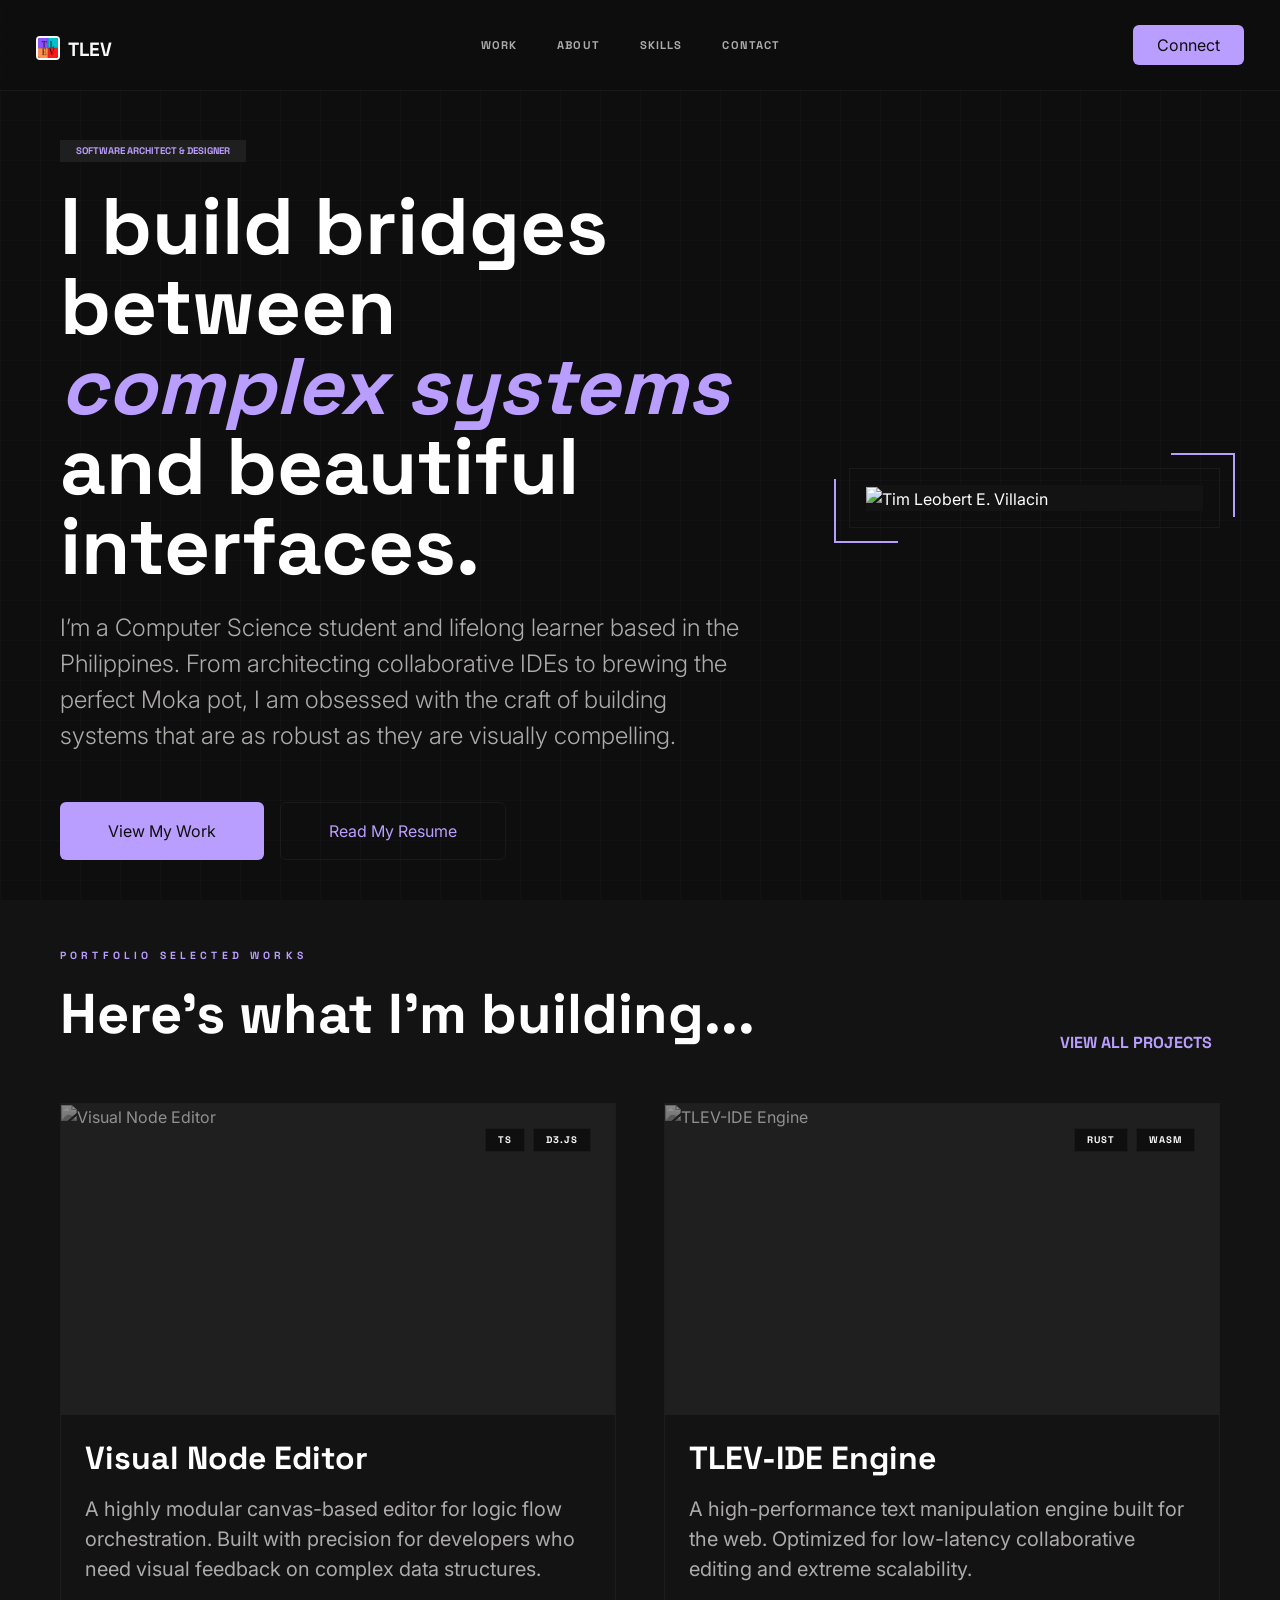
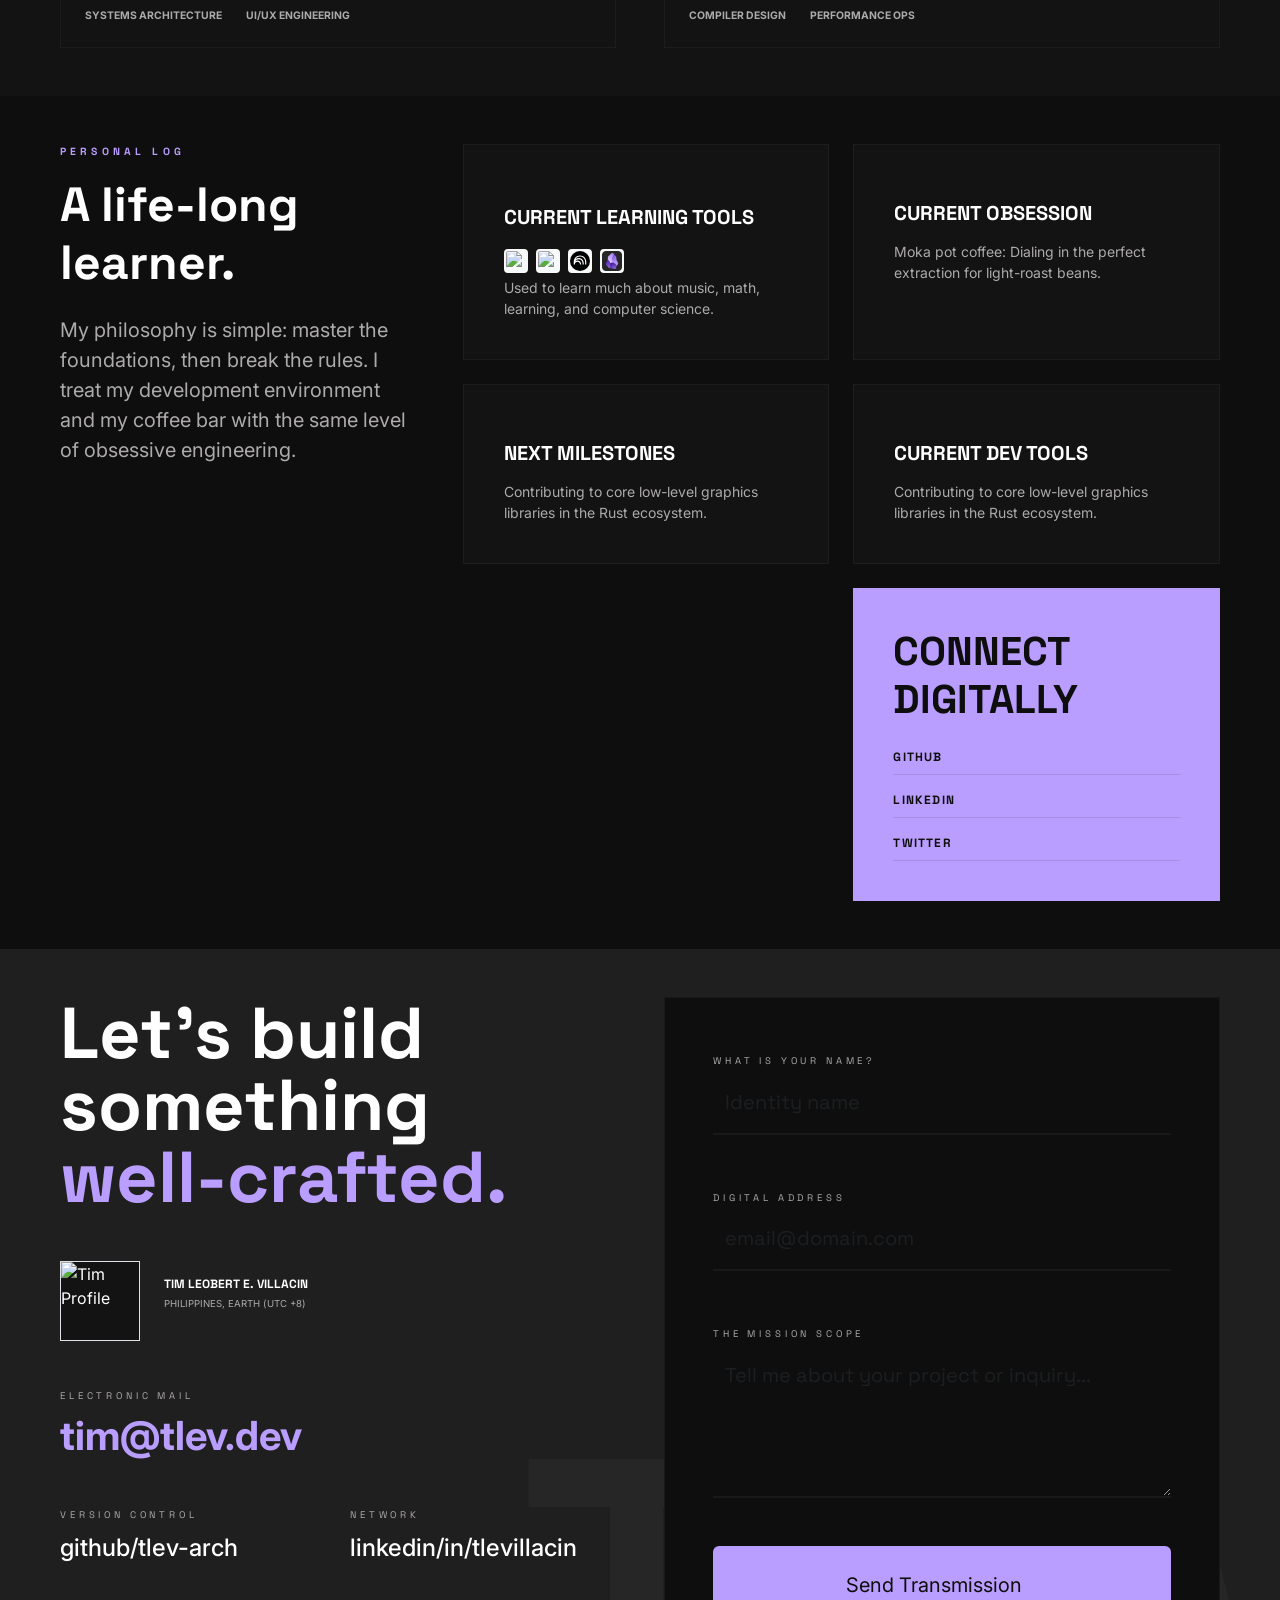
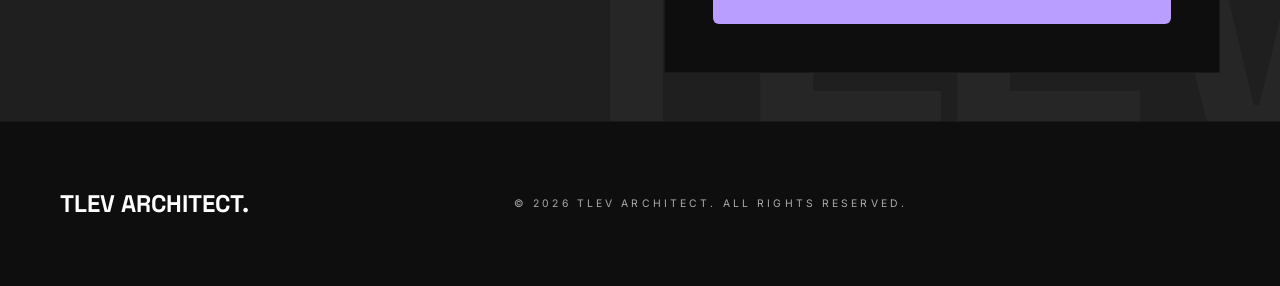
==== index.html @ 9ee09aca "Modified capstone1" ====
<!doctype html>
<html lang="en">
    <head>
        <meta charset="UTF-8" />
        <meta name="viewport" content="width=device-width, initial-scale=1.0" />
        <title>TLEV | Architect of Systems & Interfaces</title>
        <!-- Bootstrap 5.3.3 CSS -->
        <link
            href="https://cdn.jsdelivr.net/npm/bootstrap@5.3.3/dist/css/bootstrap.min.css"
            rel="stylesheet"
        />
        <!-- Custom CSS -->
        <link rel="stylesheet" href="./index.css" />
        <!-- Lucide Icons (via CDN for vanilla) -->
        <script src="https://unpkg.com/lucide@latest"></script>
        <!-- Favicon -->
        <link rel="icon" href="./images/tlev-logo.png" type="image/x-icon" />
    </head>
    <body>
        <!-- Navbar -->
        <nav class="navbar navbar-expand-md navbar-brutal fixed-top px-4 py-3">
            <div class="container-fluid">
                <a
                    class="navbar-brand text-white font-display fw-bold tracking-tighter fs-2"
                    href="#"
                >
                    <div class="logo-container d-inline-block">
                        <img src="./images/tlev-logo.png" alt="Logo" />
                    </div>
                    <h1 class="text-light d-inline-block">TLEV</h1>
                </a>
                <button
                    class="navbar-toggler border-0"
                    type="button"
                    data-bs-toggle="collapse"
                    data-bs-target="#navbarNav"
                >
                    <span class="navbar-toggler-icon"></span>
                </button>
                <div
                    class="collapse navbar-collapse justify-content-center"
                    id="navbarNav"
                >
                    <ul class="navbar-nav gap-lg-4">
                        <li class="nav-item">
                            <a class="nav-link nav-link-brutal" href="#work"
                                >Work</a
                            >
                        </li>
                        <li class="nav-item">
                            <a class="nav-link nav-link-brutal" href="#about"
                                >About</a
                            >
                        </li>
                        <li class="nav-item">
                            <a class="nav-link nav-link-brutal" href="#skills"
                                >Skills</a
                            >
                        </li>
                        <li class="nav-item">
                            <a class="nav-link nav-link-brutal" href="#contact"
                                >Contact</a
                            >
                        </li>
                    </ul>
                </div>
                <button
                    class="btn btn-primary-brutal d-none d-md-block px-4 py-2 fs-6"
                >
                    Connect
                </button>
            </div>
        </nav>

        <main>
            <!-- Hero Section | #landing -->
            <section
                id="landing"
                class="min-vh-100 d-flex align-items-center position-relative overflow-hidden pt-5 px-4 px-md-5"
            >
                <div
                    class="position-absolute inset-0 grid-pattern opacity-50 w-100 h-100"
                ></div>
                <div class="container-fluid mt-5">
                    <div class="row align-items-center gy-5">
                        <div class="col-lg-8">
                            <span
                                class="text-small d-inline-block px-3 py-1 bg-surface-high text-primary font-display fw-bold tracking-widest text-uppercase mb-4"
                            >
                                Software Architect & Designer
                            </span>
                            <h1
                                class="display-1 fw-bold mb-4 tracking-tighter lh-1"
                            >
                                I build bridges between <br />
                                <span class="text-primary fst-italic"
                                    >complex systems</span
                                >
                                <br />
                                and beautiful interfaces.
                            </h1>
                            <p
                                class="text-on-surface-variant fs-4 fw-light mb-5 max-w-2xl lh-base"
                                style="max-width: 700px"
                            >
                                I’m a Computer Science student and lifelong
                                learner based in the Philippines. From
                                architecting collaborative IDEs to brewing the
                                perfect Moka pot, I am obsessed with the craft
                                of building systems that are as robust as they
                                are visually compelling.
                            </p>
                            <div class="d-flex flex-wrap gap-3">
                                <button
                                    class="btn btn-primary-brutal px-5 py-3 fs-6"
                                >
                                    View My Work
                                </button>
                                <button
                                    class="btn btn-outline-brutal px-5 py-3 fs-6"
                                >
                                    Read My Resume
                                </button>
                            </div>
                        </div>
                        <div class="col-lg-4 d-flex justify-content-center">
                            <div
                                class="portrait-container w-100"
                                style="max-width: 400px"
                            >
                                <div class="portrait-corner-tr"></div>
                                <div class="portrait-corner-bl"></div>
                                <div class="bg-surface-low overflow-hidden">
                                    <img
                                        src="https://lh3.googleusercontent.com/aida-public/[base64]"
                                        alt="Tim Leobert E. Villacin"
                                        class="img-fluid w-100 grayscale brightness-90 contrast-125 transition-all duration-700 hover-color"
                                        referrerpolicy="no-referrer"
                                    />
                                </div>
                            </div>
                        </div>
                    </div>
                </div>
            </section>

            <!-- Projects Section -->
            <section id="projects" class="py-5 px-4 px-md-5 bg-surface-low">
                <div class="container-fluid">
                    <div
                        class="d-flex flex-column flex-md-row justify-content-between align-items-end mb-5 gap-4"
                    >
                        <div>
                            <span
                                class="font-display text-primary fw-bold tracking-widest text-uppercase d-block mb-3"
                                style="
                                    font-size: 0.65rem;
                                    letter-spacing: 0.4em;
                                "
                            >
                                Portfolio Selected Works
                            </span>
                            <h2 class="display-4 fw-bold tracking-tighter">
                                Here’s what I’m building...
                            </h2>
                        </div>
                        <a
                            href="#"
                            class="text-decoration-none text-primary font-display fw-bold text-uppercase tracking-widest fs-6 d-flex align-items-center gap-2 group"
                        >
                            View all projects
                            <i
                                data-lucide="arrow-right"
                                class="w-4 h-4 transition-transform"
                            ></i>
                        </a>
                    </div>

                    <div class="row g-5">
                        <!-- Project 1 -->
                        <div class="col-md-6">
                            <div class="project-card p-0">
                                <div
                                    class="project-img-container position-relative"
                                >
                                    <img
                                        src="https://lh3.googleusercontent.com/aida-public/[base64]"
                                        alt="Visual Node Editor"
                                        class="project-img"
                                        referrerpolicy="no-referrer"
                                    />
                                    <div
                                        class="position-absolute top-0 end-0 p-4 d-flex gap-2"
                                    >
                                        <span class="tag">TS</span>
                                        <span class="tag">D3.js</span>
                                    </div>
                                </div>
                                <div class="p-4">
                                    <h3
                                        class="fs-2 mb-3 d-flex justify-content-between align-items-center"
                                    >
                                        Visual Node Editor
                                        <i
                                            data-lucide="external-link"
                                            class="text-primary opacity-0 transition-opacity"
                                        ></i>
                                    </h3>
                                    <p
                                        class="text-on-surface-variant fs-5 mb-4"
                                    >
                                        A highly modular canvas-based editor for
                                        logic flow orchestration. Built with
                                        precision for developers who need visual
                                        feedback on complex data structures.
                                    </p>
                                    <div
                                        class="d-flex gap-4 text-uppercase fw-bold text-on-surface-variant tracking-widest"
                                        style="font-size: 0.65rem"
                                    >
                                        <span>Systems Architecture</span>
                                        <span>UI/UX Engineering</span>
                                    </div>
                                </div>
                            </div>
                        </div>
                        <!-- Project 2 -->
                        <div class="col-md-6">
                            <div class="project-card p-0">
                                <div
                                    class="project-img-container position-relative"
                                >
                                    <img
                                        src="https://lh3.googleusercontent.com/aida-public/[base64]"
                                        alt="TLEV-IDE Engine"
                                        class="project-img"
                                        referrerpolicy="no-referrer"
                                    />
                                    <div
                                        class="position-absolute top-0 end-0 p-4 d-flex gap-2"
                                    >
                                        <span class="tag">Rust</span>
                                        <span class="tag">Wasm</span>
                                    </div>
                                </div>
                                <div class="p-4">
                                    <h3
                                        class="fs-2 mb-3 d-flex justify-content-between align-items-center"
                                    >
                                        TLEV-IDE Engine
                                        <i
                                            data-lucide="external-link"
                                            class="text-primary opacity-0 transition-opacity"
                                        ></i>
                                    </h3>
                                    <p
                                        class="text-on-surface-variant fs-5 mb-4"
                                    >
                                        A high-performance text manipulation
                                        engine built for the web. Optimized for
                                        low-latency collaborative editing and
                                        extreme scalability.
                                    </p>
                                    <div
                                        class="d-flex gap-4 text-uppercase fw-bold text-on-surface-variant tracking-widest"
                                        style="font-size: 0.65rem"
                                    >
                                        <span>Compiler Design</span>
                                        <span>Performance Ops</span>
                                    </div>
                                </div>
                            </div>
                        </div>
                    </div>
                </div>
            </section>

            <!-- About Section | #tools -->
            <section id="tools" class="py-5 px-4 px-md-5">
                <div class="container-fluid">
                    <div class="row g-5">
                        <div class="col-lg-4">
                            <span
                                class="font-display text-primary fw-bold tracking-widest text-uppercase d-block mb-3"
                                style="
                                    font-size: 0.65rem;
                                    letter-spacing: 0.4em;
                                "
                            >
                                Personal Log
                            </span>
                            <h2 class="display-5 fw-bold mb-4 tracking-tighter">
                                A life-long learner.
                            </h2>
                            <p class="text-on-surface-variant fs-5 mb-5">
                                My philosophy is simple: master the foundations,
                                then break the rules. I treat my development
                                environment and my coffee bar with the same
                                level of obsessive engineering.
                            </p>
                            <div class="d-flex gap-4">
                                <i
                                    data-lucide="terminal"
                                    class="text-primary cursor-pointer"
                                ></i>
                                <i
                                    data-lucide="coffee"
                                    class="text-primary cursor-pointer"
                                ></i>
                                <i
                                    data-lucide="layout"
                                    class="text-primary cursor-pointer"
                                ></i>
                            </div>
                        </div>
                        <div class="col-lg-8">
                            <div class="row g-4 justify-content-end">
                                <div class="col-md-6">
                                    <div
                                        class="about-card h-100 d-flex flex-column justify-content-between gap-1"
                                    >
                                        <div class="icon-container">
                                            <i data-lucide="book-open"></i>
                                        </div>
                                        <h4
                                            class="text-uppercase tracking-widest fs-5"
                                        >
                                            Current Learning Tools
                                        </h4>
                                        <span class="logo-container">
                                            <img
                                                src="https://upload.wikimedia.org/wikipedia/commons/thumb/a/aa/Calibre_logo_SVG_version.svg/250px-Calibre_logo_SVG_version.svg.png"
                                                alt="calibre logo"
                                                title="Calibre E-Book Management Software"
                                            />
                                            <img
                                                src="https://cdn.brandfetch.io/idmp1jw9T-/w/400/h/400/theme/dark/icon.jpeg?c=1dxbfHSJFAPEGdCLU4o5B"
                                                alt="affine logo"
                                                title="AFFiNE Knowledge Management Software"
                                            />
                                            <img
                                                src="./images/notebooklm-logo.svg"
                                                alt="notebooklm logo"
                                                title="NotebookLM AI Notebook"
                                            />
                                            <img
                                                src="./images/obsidian-logo.png"
                                                alt="obsidian logo"
                                                title="Obsidian Bi-Directional Markdown Notes"
                                            />
                                        </span>
                                        <p
                                            class="text-on-surface-variant small mb-0"
                                        >
                                            Used to learn much about music,
                                            math, learning, and computer
                                            science.
                                        </p>
                                    </div>
                                </div>
                                <div class="col-md-6">
                                    <div class="about-card h-100">
                                        <div class="icon-container">
                                            <i data-lucide="coffee"></i>
                                        </div>
                                        <h4
                                            class="text-uppercase tracking-widest fs-5 mb-3"
                                        >
                                            Current Obsession
                                        </h4>
                                        <p
                                            class="text-on-surface-variant small mb-0"
                                        >
                                            Moka pot coffee: Dialing in the
                                            perfect extraction for light-roast
                                            beans.
                                        </p>
                                    </div>
                                </div>
                                <div class="col-md-6">
                                    <div class="about-card h-100">
                                        <div class="icon-container">
                                            <i data-lucide="rocket"></i>
                                        </div>
                                        <h4
                                            class="text-uppercase tracking-widest fs-5 mb-3"
                                        >
                                            Next Milestones
                                        </h4>
                                        <p
                                            class="text-on-surface-variant small mb-0"
                                        >
                                            Contributing to core low-level
                                            graphics libraries in the Rust
                                            ecosystem.
                                        </p>
                                    </div>
                                </div>
                                <div class="col-md-6">
                                    <div class="about-card h-100">
                                        <div class="icon-container">
                                            <i data-lucide="wrench"></i>
                                        </div>
                                        <h4
                                            class="text-uppercase tracking-widest fs-5 mb-3"
                                        >
                                            Current Dev Tools
                                        </h4>
                                        <p
                                            class="text-on-surface-variant small mb-0"
                                        >
                                            Contributing to core low-level
                                            graphics libraries in the Rust
                                            ecosystem.
                                        </p>
                                    </div>
                                </div>
                                <div class="col-md-6">
                                    <div class="connect-card">
                                        <h4
                                            class="display-6 fw-bold text-uppercase tracking-widest mb-4"
                                        >
                                            Connect <br />
                                            Digitally
                                        </h4>
                                        <div class="d-flex flex-column gap-3">
                                            <a href="#" class="connect-link"
                                                >Github
                                                <i
                                                    data-lucide="arrow-up-right"
                                                    class="w-4 h-4"
                                                ></i
                                            ></a>
                                            <a href="#" class="connect-link"
                                                >LinkedIn
                                                <i
                                                    data-lucide="arrow-up-right"
                                                    class="w-4 h-4"
                                                ></i
                                            ></a>
                                            <a href="#" class="connect-link"
                                                >Twitter
                                                <i
                                                    data-lucide="arrow-up-right"
                                                    class="w-4 h-4"
                                                ></i
                                            ></a>
                                        </div>
                                    </div>
                                </div>
                            </div>
                        </div>
                    </div>
                </div>
            </section>

            <!-- Contact Section -->
            <section
                id="contact"
                class="py-5 px-4 px-md-5 bg-surface-high position-relative overflow-hidden"
            >
                <div class="bg-text-tlev">TLEV</div>
                <div class="container-fluid position-relative z-1">
                    <div class="row g-5">
                        <div class="col-lg-6">
                            <h2
                                class="display-2 fw-bold mb-5 tracking-tighter lh-1"
                            >
                                Let’s build something <br />
                                <span class="text-primary">well-crafted.</span>
                            </h2>

                            <div class="d-flex align-items-center gap-4 mb-5">
                                <div
                                    class="bg-surface-low border border-outline-variant overflow-hidden"
                                    style="width: 80px; height: 80px"
                                >
                                    <img
                                        src="https://lh3.googleusercontent.com/aida-public/[base64]"
                                        alt="Tim Profile"
                                        class="img-fluid w-100 grayscale"
                                        referrerpolicy="no-referrer"
                                    />
                                </div>
                                <div>
                                    <p
                                        class="font-display fw-bold text-uppercase tracking-widest mb-1"
                                        style="font-size: 0.75rem"
                                    >
                                        Tim Leobert E. Villacin
                                    </p>
                                    <p
                                        class="text-on-surface-variant text-uppercase tracking-widest"
                                        style="font-size: 0.6rem"
                                    >
                                        Philippines, Earth (UTC +8)
                                    </p>
                                </div>
                            </div>

                            <div class="row gy-5">
                                <div class="col-12">
                                    <p class="form-label-brutal mb-2">
                                        Electronic Mail
                                    </p>
                                    <p
                                        class="display-6 fw-bold text-primary mb-0"
                                    >
                                        tim@tlev.dev
                                    </p>
                                </div>
                                <div class="col-sm-6">
                                    <p class="form-label-brutal mb-2">
                                        Version Control
                                    </p>
                                    <p class="fs-4 fw-medium mb-0">
                                        github/tlev-arch
                                    </p>
                                </div>
                                <div class="col-sm-6">
                                    <p class="form-label-brutal mb-2">
                                        Network
                                    </p>
                                    <p class="fs-4 fw-medium mb-0">
                                        linkedin/in/tlevillacin
                                    </p>
                                </div>
                            </div>
                        </div>
                        <div class="col-lg-6">
                            <div class="contact-form-container">
                                <form action="#" onsubmit="return false;">
                                    <div class="mb-5">
                                        <label class="form-label-brutal"
                                            >What is your name?</label
                                        >
                                        <input
                                            type="text"
                                            class="form-control form-control-brutal"
                                            placeholder="Identity name"
                                        />
                                    </div>
                                    <div class="mb-5">
                                        <label class="form-label-brutal"
                                            >Digital Address</label
                                        >
                                        <input
                                            type="email"
                                            class="form-control form-control-brutal"
                                            placeholder="email@domain.com"
                                        />
                                    </div>
                                    <div class="mb-5">
                                        <label class="form-label-brutal"
                                            >The Mission Scope</label
                                        >
                                        <textarea
                                            class="form-control form-control-brutal"
                                            rows="4"
                                            placeholder="Tell me about your project or inquiry..."
                                        ></textarea>
                                    </div>
                                    <button
                                        type="submit"
                                        class="btn btn-primary-brutal w-100 py-4 fs-5 d-flex align-items-center justify-content-center gap-3"
                                    >
                                        Send Transmission
                                        <i
                                            data-lucide="send"
                                            class="w-5 h-5"
                                        ></i>
                                    </button>
                                </form>
                            </div>
                        </div>
                    </div>
                </div>
            </section>
        </main>

        <!-- Footer -->
        <footer class="footer-brutal px-4 px-md-5">
            <div class="container-fluid">
                <div
                    class="d-flex flex-column flex-md-row justify-content-between align-items-center gap-4"
                >
                    <div class="fs-4 fw-bold font-display tracking-tighter">
                        TLEV ARCHITECT.
                    </div>
                    <div
                        class="text-on-surface-variant text-uppercase tracking-widest text-center"
                        style="font-size: 0.65rem; letter-spacing: 0.3em"
                    >
                        © 2026 TLEV ARCHITECT. ALL RIGHTS RESERVED.
                    </div>
                    <div class="d-flex gap-4">
                        <a
                            href="#"
                            class="text-on-surface-variant text-decoration-none hover-primary"
                            ><i data-lucide="github" class="w-5 h-5"></i
                        ></a>
                        <a
                            href="#"
                            class="text-on-surface-variant text-decoration-none hover-primary"
                            ><i data-lucide="linkedin" class="w-5 h-5"></i
                        ></a>
                        <a
                            href="#"
                            class="text-on-surface-variant text-decoration-none hover-primary"
                            ><i data-lucide="twitter" class="w-5 h-5"></i
                        ></a>
                    </div>
                </div>
            </div>
        </footer>

        <!-- Bootstrap Bundle with Popper -->
        <script src="https://cdn.jsdelivr.net/npm/bootstrap@5.3.3/dist/js/bootstrap.bundle.min.js"></script>
        <!-- Initialize Lucide Icons -->
        <script>
            lucide.createIcons();
        </script>
    </body>
</html>
---- index.css ----
@import url("https://fonts.googleapis.com/css2?family=Inter:wght@300;400;500;600&family=Space+Grotesk:wght@300;400;500;600;700&display=swap");

:root {
    --background: #0e0e0e;
    --primary: #ba9eff;
    --primary-dim: #8455ef;
    --surface-low: #131313;
    --surface-high: #201f1f;
    --on-surface: #ffffff;
    --on-surface-variant: #adaaaa;
    --outline-variant: rgba(73, 72, 71, 0.2);
    --font-sans: "Inter", sans-serif;
    --font-display: "Space Grotesk", sans-serif;
}

body {
    background-color: var(--background);
    color: var(--on-surface);
    font-family: var(--font-sans);
    margin: 0;
    overflow-x: hidden;
}

h1,
h2,
h3,
h4,
h5,
h6,
.font-display {
    font-family: var(--font-display);
    font-weight: 700;
}

.text-primary {
    color: var(--primary) !important;
}
.bg-primary {
    background-color: var(--primary) !important;
}
.bg-surface-low {
    background-color: var(--surface-low) !important;
}
.bg-surface-high {
    background-color: var(--surface-high) !important;
}
.text-on-surface-variant {
    color: var(--on-surface-variant) !important;
}

.grid-pattern {
    background-size: 40px 40px;
    background-image:
        linear-gradient(
            to right,
            rgba(186, 158, 255, 0.05) 1px,
            transparent 1px
        ),
        linear-gradient(
            to bottom,
            rgba(186, 158, 255, 0.05) 1px,
            transparent 1px
        );
}

.btn-brutal {
    border-radius: 0;
    font-family: var(--font-display);
    font-weight: 700;
    text-transform: uppercase;
    letter-spacing: 0.1em;
    padding: 1rem 2rem;
    transition: all 0.3s ease;
}

.btn-primary-brutal {
    background-color: var(--primary);
    color: var(--background);
    border: none;
}

.btn-primary-brutal:hover {
    background-color: var(--primary-dim);
    color: var(--background);
}

.btn-outline-brutal {
    background-color: transparent;
    color: var(--primary);
    border: 1px solid var(--outline-variant);
}

.btn-outline-brutal:hover {
    background-color: var(--surface-high);
    color: var(--primary);
}

.navbar-brutal {
    background-color: rgba(14, 14, 14, 0.8);
    backdrop-filter: blur(20px);
    border-bottom: 1px solid var(--outline-variant);
}

.nav-link-brutal {
    font-family: var(--font-display);
    font-weight: 700;
    text-transform: uppercase;
    letter-spacing: 0.1em;
    font-size: 0.7rem;
    color: var(--on-surface-variant) !important;
    transition: color 0.3s ease;
}

.nav-link-brutal:hover {
    color: var(--primary) !important;
}

.project-card {
    background-color: var(--surface-low);
    border: 1px solid var(--outline-variant);
    transition: all 0.3s ease;
    cursor: pointer;
}

.project-card:hover {
    border-color: rgba(186, 158, 255, 0.5);
}

.project-img-container {
    aspect-ratio: 16/9;
    overflow: hidden;
    background-color: var(--surface-high);
}

.project-img {
    width: 100%;
    height: 100%;
    object-fit: cover;
    filter: grayscale(100%);
    opacity: 0.5;
    transition: all 0.7s ease;
}

.project-card:hover .project-img {
    filter: grayscale(0%);
    opacity: 1;
    transform: scale(1.05);
}

.tag {
    padding: 0.25rem 0.75rem;
    background-color: rgba(14, 14, 14, 0.9);
    backdrop-filter: blur(10px);
    font-size: 0.6rem;
    font-family: var(--font-display);
    font-weight: 700;
    text-transform: uppercase;
    letter-spacing: 0.1em;
    border: 1px solid var(--outline-variant);
}

.about-card {
    padding: 2.5rem;
    background-color: var(--surface-low);
    border: 1px solid var(--outline-variant);
    transition: all 0.3s ease;

    & > h4 {
        margin-block: 1rem;
    }
}

.about-card:hover {
    border-color: rgba(186, 158, 255, 0.5);
}

.about-card:hover .icon-container {
    transform: scale(1.1);
}

.icon-container {
    color: var(--primary);
    transition: transform 0.3s ease;

    & > i {
        width: 32px;
        height: 32px;
    }
}

.logo-container {
    display: inline-flex;
    align-items: center;
    justify-content: start;
    gap: 0.5rem;

    & img {
        width: 24px;
        height: 24px;
        background-color: var(--bs-light, #f8f9fa);
        border: 2px solid var(--bs-light, #f8f9fa);
        border-radius: var(--bs-border-radius-sm, 0.25rem);
    }
}

.connect-card {
    background-color: var(--primary);
    color: var(--background);
    padding: 2.5rem;
    height: 100%;
    display: flex;
    flex-direction: column;
    justify-content: space-between;
}

.connect-link {
    display: flex;
    justify-content: space-between;
    align-items: center;
    color: var(--background);
    text-decoration: none;
    font-family: var(--font-display);
    font-weight: 700;
    text-transform: uppercase;
    font-size: 0.75rem;
    letter-spacing: 0.1em;
    border-bottom: 1px solid rgba(0, 0, 0, 0.1);
    padding-bottom: 0.5rem;
    transition: border-color 0.3s ease;
}

.connect-link:hover {
    border-color: var(--background);
    color: var(--background);
}

.contact-form-container {
    background-color: var(--background);
    padding: 3rem;
    border: 1px solid var(--outline-variant);
}

.form-control-brutal {
    background-color: transparent;
    border: none;
    border-bottom: 2px solid var(--outline-variant);
    border-radius: 0;
    color: var(--on-surface);
    font-family: var(--font-display);
    font-size: 1.25rem;
    padding-bottom: 1rem;
    transition: border-color 0.3s ease;
}

.form-control-brutal:focus {
    background-color: transparent;
    box-shadow: none;
    border-color: var(--primary);
    color: var(--on-surface);
}

.form-label-brutal {
    font-family: var(--font-display);
    font-size: 0.6rem;
    text-transform: uppercase;
    letter-spacing: 0.4em;
    color: var(--on-surface-variant);
    margin-bottom: 0.75rem;
}

.footer-brutal {
    border-top: 1px solid var(--outline-variant);
    padding: 4rem 0;
}

/* Custom scrollbar */
::-webkit-scrollbar {
    width: 8px;
}
::-webkit-scrollbar-track {
    background: var(--background);
}
::-webkit-scrollbar-thumb {
    background: var(--surface-high);
    border: 2px solid var(--background);
}
::-webkit-scrollbar-thumb:hover {
    background: var(--primary);
}

.portrait-container {
    position: relative;
    border: 1px solid var(--outline-variant);
    padding: 1rem;
}

.portrait-corner-tr {
    position: absolute;
    top: -1rem;
    right: -1rem;
    width: 4rem;
    height: 4rem;
    border-top: 2px solid var(--primary);
    border-right: 2px solid var(--primary);
}

.portrait-corner-bl {
    position: absolute;
    bottom: -1rem;
    left: -1rem;
    width: 4rem;
    height: 4rem;
    border-bottom: 2px solid var(--primary);
    border-left: 2px solid var(--primary);
}

.bg-text-tlev {
    position: absolute;
    bottom: -5rem;
    right: -5rem;
    font-size: 25rem;
    font-family: var(--font-display);
    font-weight: 700;
    line-height: 1;
    letter-spacing: -0.05em;
    opacity: 0.03;
    pointer-events: none;
    user-select: none;
}

#landing > div:first-child {
    top: 0;
    left: 0;
    z-index: -1;
}

.text-small {
    font-size: 0.6rem;
}

h1 {
    font-size: 1.2rem;
}
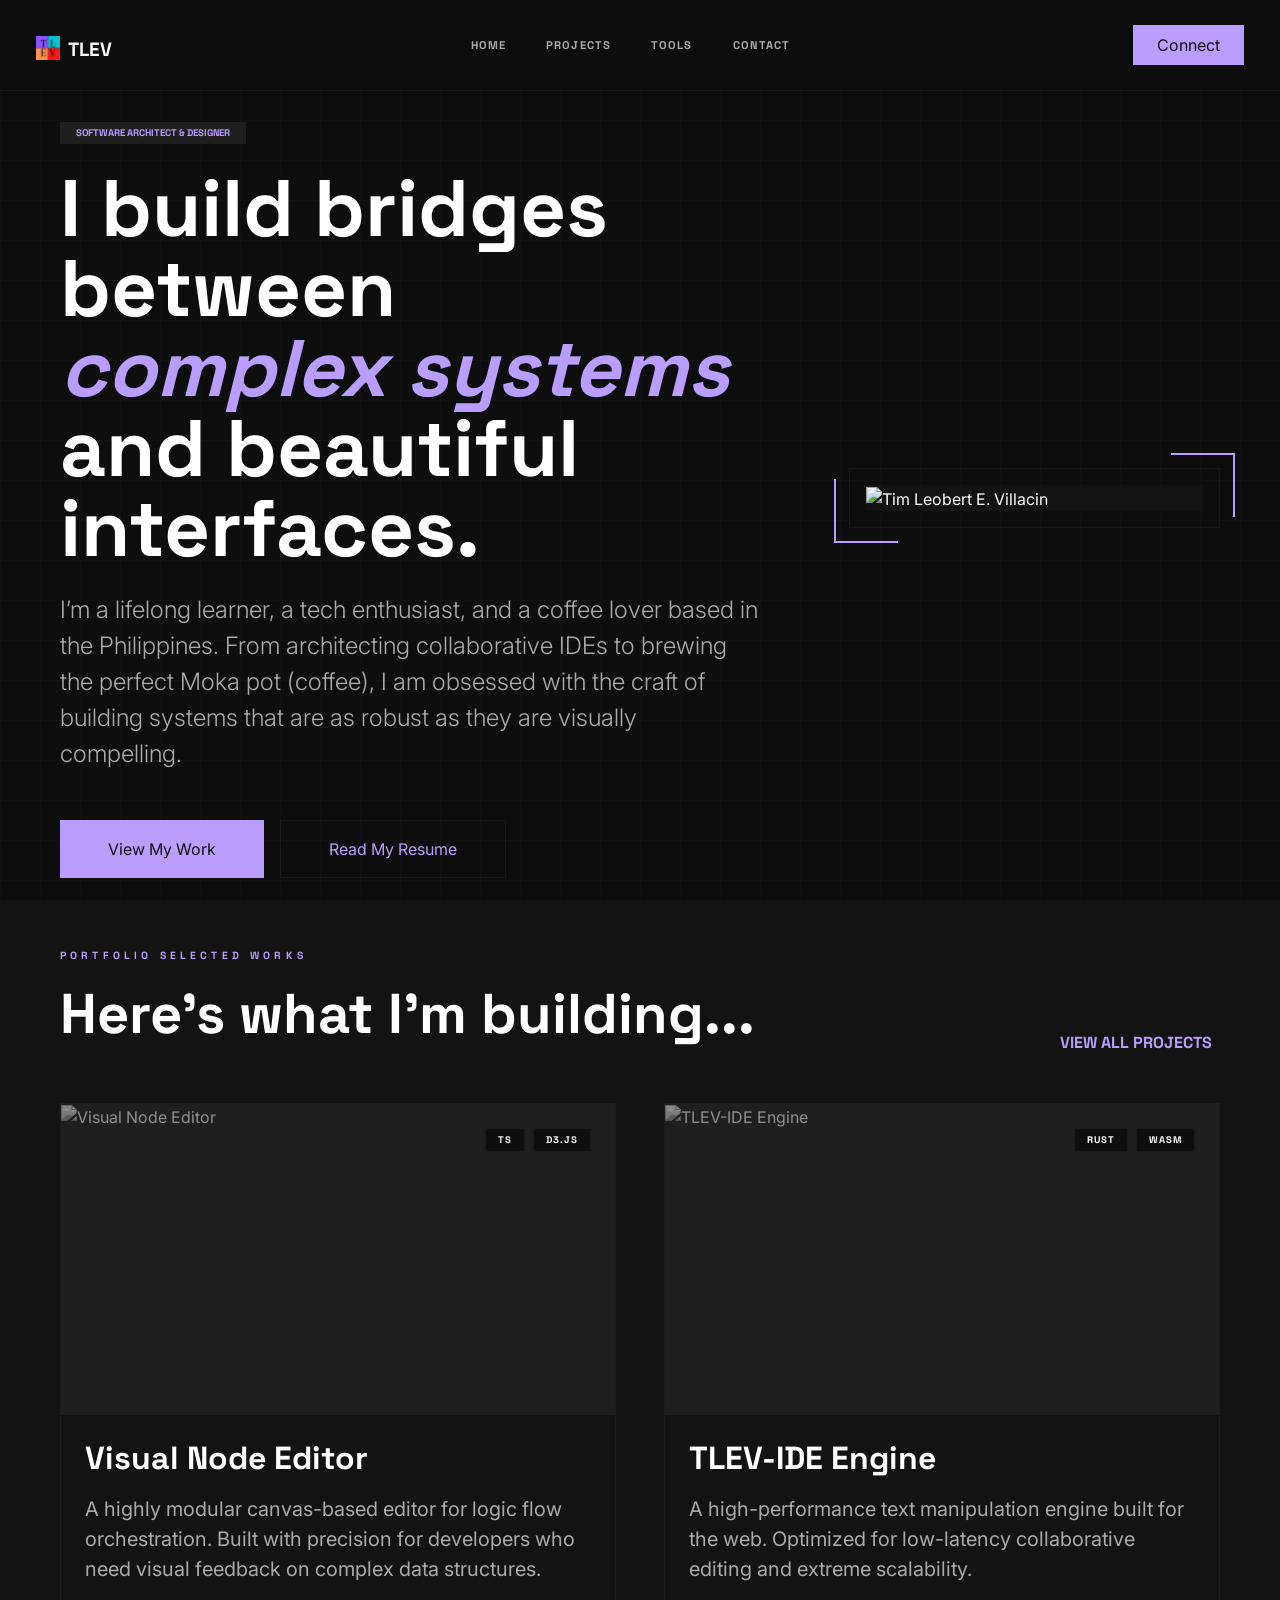
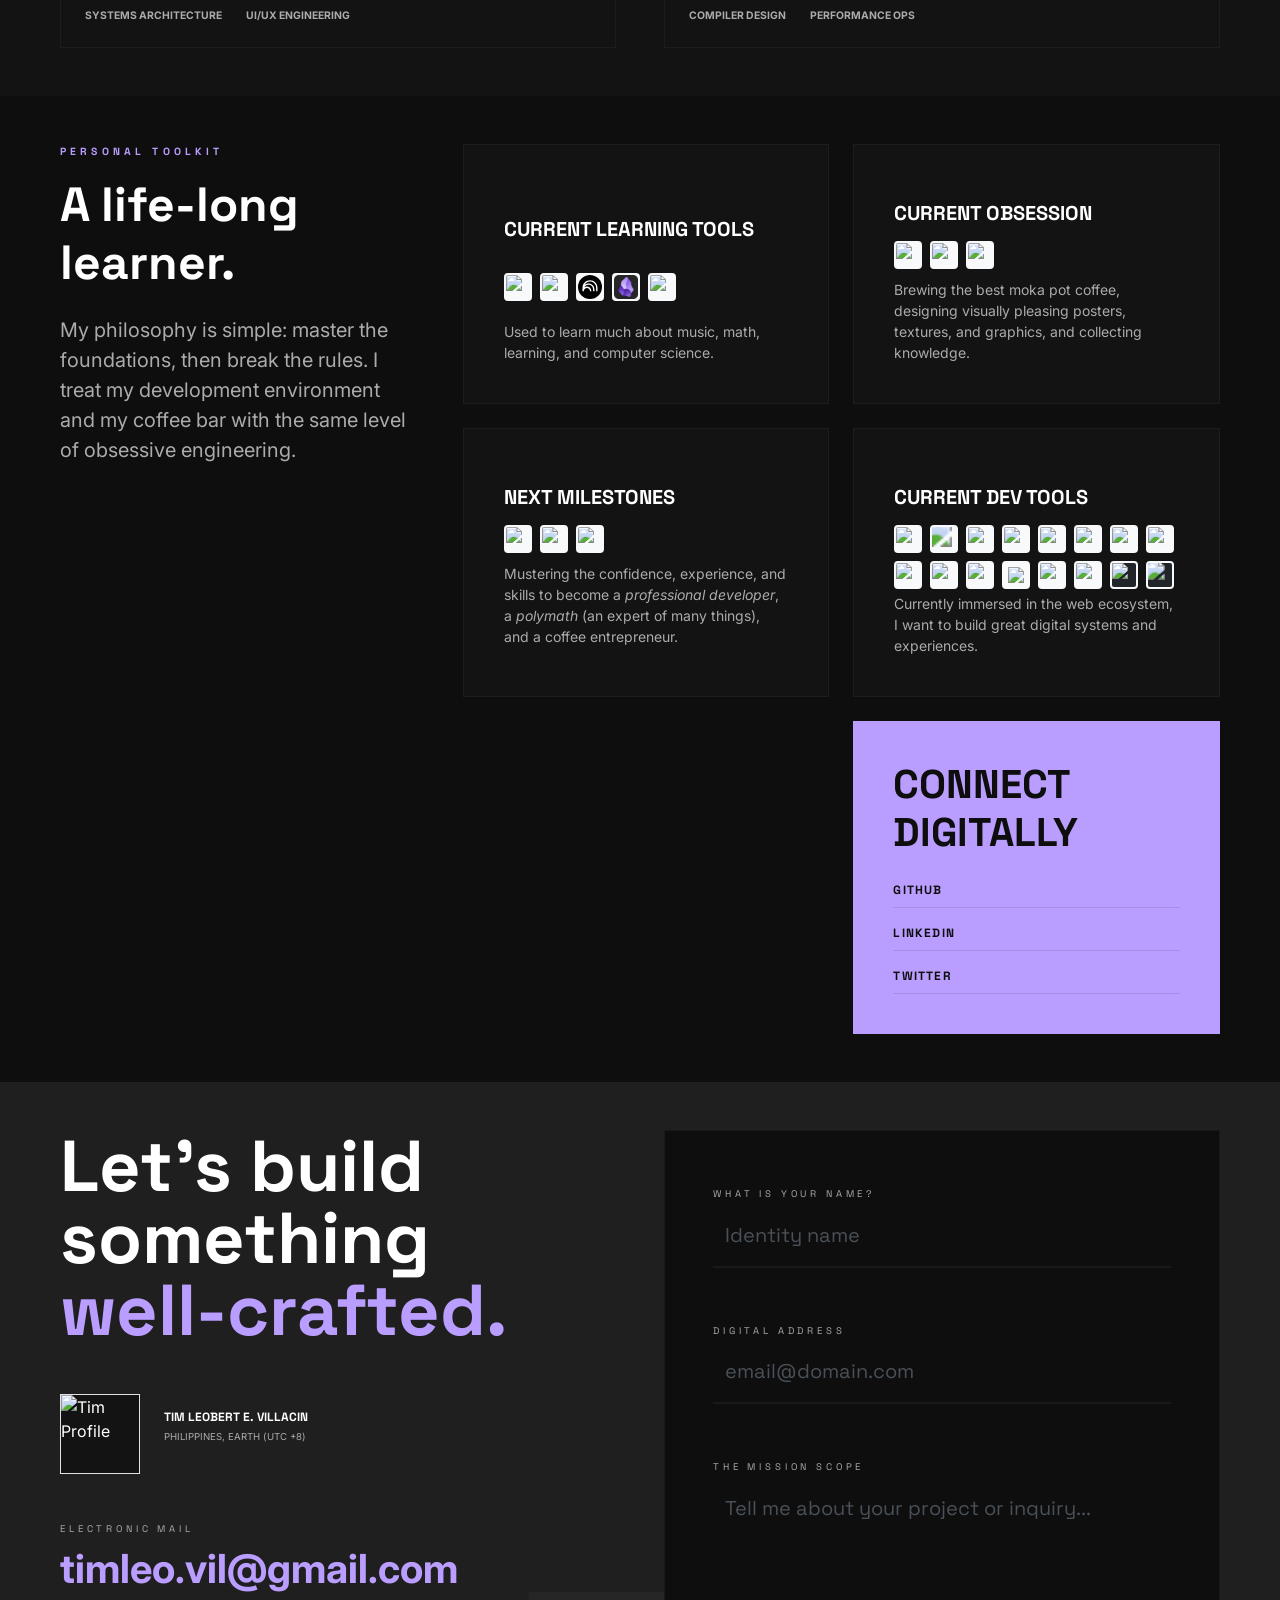
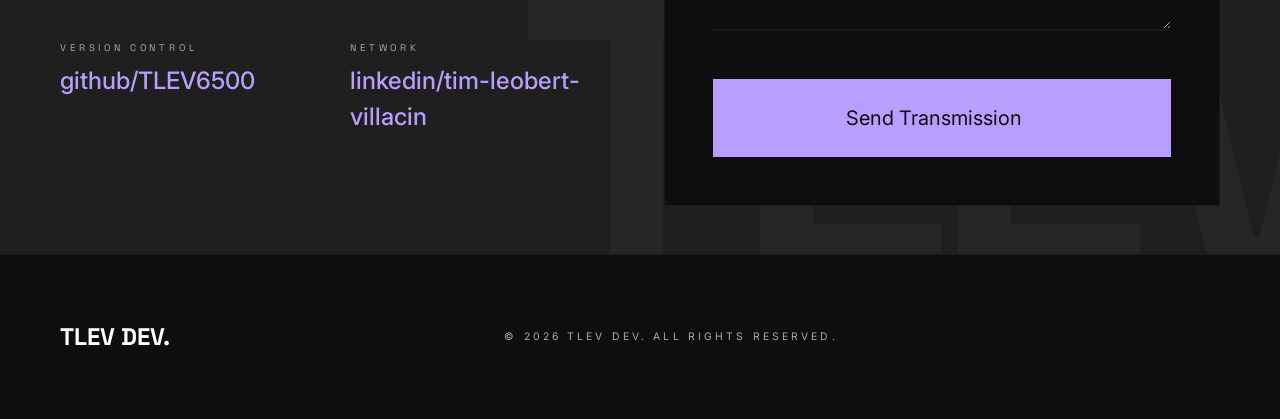
==== commit 8d92bc39: "Updated website with links and updated #tools content" ====
--- a/index.html
+++ b/index.html
@@ -24,7 +24,7 @@
                     class="navbar-brand text-white font-display fw-bold tracking-tighter fs-2"
                     href="#"
                 >
-                    <div class="logo-container d-inline-block">
+                    <div class="logo-group d-inline-block">
                         <img src="./images/tlev-logo.png" alt="Logo" />
                     </div>
                     <h1 class="text-light d-inline-block">TLEV</h1>
@@ -43,18 +43,18 @@
                 >
                     <ul class="navbar-nav gap-lg-4">
                         <li class="nav-item">
-                            <a class="nav-link nav-link-brutal" href="#work"
-                                >Work</a
+                            <a class="nav-link nav-link-brutal" href="#landing"
+                                >Home</a
                             >
                         </li>
                         <li class="nav-item">
-                            <a class="nav-link nav-link-brutal" href="#about"
-                                >About</a
+                            <a class="nav-link nav-link-brutal" href="#projects"
+                                >Projects</a
                             >
                         </li>
                         <li class="nav-item">
-                            <a class="nav-link nav-link-brutal" href="#skills"
-                                >Skills</a
+                            <a class="nav-link nav-link-brutal" href="#tools"
+                                >Tools</a
                             >
                         </li>
                         <li class="nav-item">
@@ -65,7 +65,7 @@
                     </ul>
                 </div>
                 <button
-                    class="btn btn-primary-brutal d-none d-md-block px-4 py-2 fs-6"
+                    class="btn btn-primary-brutal rounded-0 d-none d-md-block px-4 py-2 fs-6"
                 >
                     Connect
                 </button>
@@ -103,21 +103,21 @@
                                 class="text-on-surface-variant fs-4 fw-light mb-5 max-w-2xl lh-base"
                                 style="max-width: 700px"
                             >
-                                I’m a Computer Science student and lifelong
-                                learner based in the Philippines. From
+                                I’m a lifelong learner, a tech enthusiast, and a
+                                coffee lover based in the Philippines. From
                                 architecting collaborative IDEs to brewing the
-                                perfect Moka pot, I am obsessed with the craft
-                                of building systems that are as robust as they
-                                are visually compelling.
+                                perfect Moka pot (coffee), I am obsessed with
+                                the craft of building systems that are as robust
+                                as they are visually compelling.
                             </p>
                             <div class="d-flex flex-wrap gap-3">
                                 <button
-                                    class="btn btn-primary-brutal px-5 py-3 fs-6"
+                                    class="btn btn-primary-brutal rounded-0 px-5 py-3 fs-6"
                                 >
                                     View My Work
                                 </button>
                                 <button
-                                    class="btn btn-outline-brutal px-5 py-3 fs-6"
+                                    class="btn btn-outline-brutal rounded-0 px-5 py-3 fs-6"
                                 >
                                     Read My Resume
                                 </button>
@@ -287,7 +287,7 @@
                                     letter-spacing: 0.4em;
                                 "
                             >
-                                Personal Log
+                                Personal Toolkit
                             </span>
                             <h2 class="display-5 fw-bold mb-4 tracking-tighter">
                                 A life-long learner.
@@ -327,30 +327,45 @@
                                         >
                                             Current Learning Tools
                                         </h4>
-                                        <span class="logo-container">
-                                            <img
-                                                src="https://upload.wikimedia.org/wikipedia/commons/thumb/a/aa/Calibre_logo_SVG_version.svg/250px-Calibre_logo_SVG_version.svg.png"
-                                                alt="calibre logo"
-                                                title="Calibre E-Book Management Software"
-                                            />
-                                            <img
-                                                src="https://cdn.brandfetch.io/idmp1jw9T-/w/400/h/400/theme/dark/icon.jpeg?c=1dxbfHSJFAPEGdCLU4o5B"
-                                                alt="affine logo"
-                                                title="AFFiNE Knowledge Management Software"
-                                            />
-                                            <img
-                                                src="./images/notebooklm-logo.svg"
-                                                alt="notebooklm logo"
-                                                title="NotebookLM AI Notebook"
-                                            />
-                                            <img
-                                                src="./images/obsidian-logo.png"
-                                                alt="obsidian logo"
-                                                title="Obsidian Bi-Directional Markdown Notes"
-                                            />
+                                        <span class="logo-group">
+                                            <div class="logo-container">
+                                                <img
+                                                    src="https://upload.wikimedia.org/wikipedia/commons/thumb/a/aa/Calibre_logo_SVG_version.svg/250px-Calibre_logo_SVG_version.svg.png"
+                                                    alt="calibre logo"
+                                                    title="Calibre E-Book Management Software"
+                                                />
+                                            </div>
+                                            <div class="logo-container">
+                                                <img
+                                                    src="https://cdn.brandfetch.io/idmp1jw9T-/w/400/h/400/theme/dark/icon.jpeg?c=1dxbfHSJFAPEGdCLU4o5B"
+                                                    alt="affine logo"
+                                                    title="AFFiNE Knowledge Management Software"
+                                                />
+                                            </div>
+                                            <div class="logo-container">
+                                                <img
+                                                    src="./images/notebooklm-logo.svg"
+                                                    alt="notebooklm logo"
+                                                    title="NotebookLM AI Notebook"
+                                                />
+                                            </div>
+                                            <div class="logo-container">
+                                                <img
+                                                    src="./images/obsidian-logo.png"
+                                                    alt="obsidian logo"
+                                                    title="Obsidian Bi-Directional Markdown Notes"
+                                                />
+                                            </div>
+                                            <div class="logo-container">
+                                                <img
+                                                    src="https://avatars.githubusercontent.com/u/165225155?s=280&v=4"
+                                                    alt="zen browser logo"
+                                                    title="Zen Browser"
+                                                />
+                                            </div>
                                         </span>
                                         <p
-                                            class="text-on-surface-variant small mb-0"
+                                            class="text-on-surface-variant small mb-0 mt-1"
                                         >
                                             Used to learn much about music,
                                             math, learning, and computer
@@ -368,12 +383,37 @@
                                         >
                                             Current Obsession
                                         </h4>
+                                        <span class="logo-group">
+                                            <div class="logo-container">
+                                                <img
+                                                    src="https://raw.githubusercontent.com/graphefruit/Beanconqueror/refs/heads/develop/assets/icon-only.png"
+                                                    alt="beanconqueror logo"
+                                                    title="Beanconqueror Brewing Tracker"
+                                                />
+                                            </div>
+                                            <div class="logo-container">
+                                                <img
+                                                    src="https://upload.wikimedia.org/wikipedia/commons/thumb/c/cf/Affinity_%28App%29_Logo.svg/1280px-Affinity_%28App%29_Logo.svg.png?_=20251103223217"
+                                                    alt="affinity logo"
+                                                    title="Affinity Design Studio"
+                                                />
+                                            </div>
+
+                                            <div class="logo-container">
+                                                <img
+                                                    src="https://avatars.githubusercontent.com/u/165225155?s=280&v=4"
+                                                    alt="zen browser logo"
+                                                    title="Zen Browser"
+                                                />
+                                            </div>
+                                        </span>
                                         <p
-                                            class="text-on-surface-variant small mb-0"
-                                        >
-                                            Moka pot coffee: Dialing in the
-                                            perfect extraction for light-roast
-                                            beans.
+                                            class="text-on-surface-variant small mb-0 mt-1"
+                                        >
+                                            Brewing the best moka pot coffee,
+                                            designing visually pleasing posters,
+                                            textures, and graphics, and
+                                            collecting knowledge.
                                         </p>
                                     </div>
                                 </div>
@@ -387,12 +427,37 @@
                                         >
                                             Next Milestones
                                         </h4>
+                                        <span class="logo-group">
+                                            <div class="logo-container">
+                                                <img
+                                                    src="https://cdn.brandfetch.io/idyYvrz1wi/w/399/h/399/theme/dark/icon.jpeg?c=1bxid64Mup7aczewSAYMX&t=1771005438436"
+                                                    alt="zuitt logo"
+                                                    title="Zuitt Coding Bootcamp"
+                                                />
+                                            </div>
+                                            <div class="logo-container">
+                                                <img
+                                                    src="https://encrypted-tbn0.gstatic.com/images?q=tbn:ANd9GcSVuBJbWcDeQuwSgx1oUf8W7FPq6cAD0IvZ4g&s"
+                                                    alt="arcanys logo"
+                                                    title="Arcanys (dream company)"
+                                                />
+                                            </div>
+                                            <div class="logo-container">
+                                                <img
+                                                    src="https://logos-world.net/wp-content/uploads/2020/07/Accenture-Logo.png"
+                                                    alt="accenture logo"
+                                                    title="Accenture (dream company)"
+                                                />
+                                            </div>
+                                        </span>
                                         <p
-                                            class="text-on-surface-variant small mb-0"
-                                        >
-                                            Contributing to core low-level
-                                            graphics libraries in the Rust
-                                            ecosystem.
+                                            class="text-on-surface-variant small mb-0 mt-1"
+                                        >
+                                            Mustering the confidence,
+                                            experience, and skills to become a
+                                            <em>professional developer</em>, a
+                                            <em>polymath</em> (an expert of many
+                                            things), and a coffee entrepreneur.
                                         </p>
                                     </div>
                                 </div>
@@ -406,12 +471,130 @@
                                         >
                                             Current Dev Tools
                                         </h4>
+                                        <span class="logo-group">
+                                            <div class="logo-container">
+                                                <img
+                                                    src="https://upload.wikimedia.org/wikipedia/commons/thumb/6/61/HTML5_logo_and_wordmark.svg/960px-HTML5_logo_and_wordmark.svg.png?_=20170517184425"
+                                                    alt="html logo"
+                                                    title="HTML"
+                                                />
+                                            </div>
+                                            <div class="logo-container">
+                                                <img
+                                                    src="https://coywolf.com/wp-content/uploads/2024/11/official-css-logo.webp"
+                                                    alt="css logo"
+                                                    title="CSS"
+                                                    class="scale-200"
+                                                />
+                                            </div>
+                                            <div class="logo-container">
+                                                <img
+                                                    src="https://upload.wikimedia.org/wikipedia/commons/6/6a/JavaScript-logo.png"
+                                                    alt="js logo"
+                                                    title="JavaScript"
+                                                />
+                                            </div>
+                                            <div class="logo-container">
+                                                <img
+                                                    src="https://upload.wikimedia.org/wikipedia/commons/thumb/f/f5/Typescript.svg/1280px-Typescript.svg.png"
+                                                    alt="ts logo"
+                                                    title="TypeScript"
+                                                />
+                                            </div>
+                                            <div class="logo-container">
+                                                <img
+                                                    src="https://encrypted-tbn0.gstatic.com/images?q=tbn:ANd9GcQAoi28pO98bspZibnka355uS8R3fv7WQjTKw&s"
+                                                    alt="astro logo"
+                                                    title="Astro"
+                                                />
+                                            </div>
+                                            <div class="logo-container">
+                                                <img
+                                                    src="https://images.seeklogo.com/logo-png/44/1/bun-logo-png_seeklogo-443204.png"
+                                                    alt="bun logo"
+                                                    title="Bun"
+                                                />
+                                            </div>
+                                            <div class="logo-container">
+                                                <img
+                                                    src="https://upload.wikimedia.org/wikipedia/commons/9/94/Cloudflare_Logo.png"
+                                                    alt="cloudflare logo"
+                                                    title="Cloudflare"
+                                                />
+                                            </div>
+                                            <div class="logo-container">
+                                                <img
+                                                    src="https://tailwindcss.com/_next/static/media/tailwindcss-mark.96ee6a5a.svg"
+                                                    alt="tailwind logo"
+                                                    title="TailWind"
+                                                />
+                                            </div>
+                                            <div class="logo-container">
+                                                <img
+                                                    src="https://cmscritic.com/ms-content/uploads/2025/05/sanity-logo-icon.png?format=auto&width=32"
+                                                    alt="sanity logo"
+                                                    title="Sanity"
+                                                />
+                                            </div>
+                                            <div class="logo-container">
+                                                <img
+                                                    src="https://assets.streamlinehq.com/image/private/w_300,h_300,ar_1/f_auto/v1/icons/1/cloudinary-icon-ug0qqy8ms6ozyzy6cntbll.png/cloudinary-icon-hz05evx1htrghud89kpab4.png?_a=DATAiZiuZAA0"
+                                                    alt="cloudinary logo"
+                                                    title="Cloudinary"
+                                                />
+                                            </div>
+                                            <div class="logo-container">
+                                                <img
+                                                    src="https://avatars.githubusercontent.com/u/18489846?v=4&s=50"
+                                                    alt="lit logo"
+                                                    title="Lit Web Components"
+                                                />
+                                            </div>
+
+                                            <div class="logo-container">
+                                                <img
+                                                    src="https://upload.wikimedia.org/wikipedia/commons/thumb/7/74/Kotlin_Icon.png/1280px-Kotlin_Icon.png?_=20210501145042"
+                                                    alt="kotlin logo"
+                                                    title="Kotlin"
+                                                    class="p-1"
+                                                />
+                                            </div>
+                                            <div class="logo-container">
+                                                <img
+                                                    src="https://upload.wikimedia.org/wikipedia/commons/thumb/6/6a/Godot_icon.svg/1280px-Godot_icon.svg.png?_=20170822201738"
+                                                    alt="godot logo"
+                                                    title="Godot"
+                                                />
+                                            </div>
+                                            <div class="logo-container">
+                                                <img
+                                                    src="https://media.licdn.com/dms/image/v2/C560BAQEQ1Fjc8YgDnw/company-logo_200_200/company-logo_200_200/0/1678909671714/zeddotdev_logo?e=2147483647&v=beta&t=v-LC04GdgMvkirdYLPyBuHjakWZhzDBeqrIPmF73wEU"
+                                                    alt="zed logo"
+                                                    title="Zed IDE"
+                                                />
+                                            </div>
+                                            <div class="logo-container bg-dark">
+                                                <img
+                                                    src="https://uxwing.com/wp-content/themes/uxwing/download/brands-and-social-media/android-studio-icon.png"
+                                                    alt="android studio logo"
+                                                    title="Android Studio IDE"
+                                                />
+                                            </div>
+                                            <div class="logo-container bg-dark">
+                                                <img
+                                                    src="https://encrypted-tbn0.gstatic.com/images?q=tbn:ANd9GcQ8-ARTvzefefw2BBZ92fvUbVhxIg8fdxS8Fw&s"
+                                                    alt="penpot logo"
+                                                    title="Penpot Design Studio"
+                                                    class="scale-120"
+                                                />
+                                            </div>
+                                        </span>
                                         <p
-                                            class="text-on-surface-variant small mb-0"
-                                        >
-                                            Contributing to core low-level
-                                            graphics libraries in the Rust
-                                            ecosystem.
+                                            class="text-on-surface-variant small mb-0 mt-1"
+                                        >
+                                            Currently immersed in the web
+                                            ecosystem, I want to build great
+                                            digital systems and experiences.
                                         </p>
                                     </div>
                                 </div>
@@ -424,21 +607,27 @@
                                             Digitally
                                         </h4>
                                         <div class="d-flex flex-column gap-3">
-                                            <a href="#" class="connect-link"
+                                            <a
+                                                href="https://github.com/TLEV6500"
+                                                class="connect-link"
                                                 >Github
                                                 <i
                                                     data-lucide="arrow-up-right"
                                                     class="w-4 h-4"
                                                 ></i
                                             ></a>
-                                            <a href="#" class="connect-link"
+                                            <a
+                                                href="https://www.linkedin.com/in/tim-leobert-villacin-2484b0226/"
+                                                class="connect-link"
                                                 >LinkedIn
                                                 <i
                                                     data-lucide="arrow-up-right"
                                                     class="w-4 h-4"
                                                 ></i
                                             ></a>
-                                            <a href="#" class="connect-link"
+                                            <a
+                                                href="https://x.com/TimLeoVil"
+                                                class="connect-link"
                                                 >Twitter
                                                 <i
                                                     data-lucide="arrow-up-right"
@@ -506,7 +695,7 @@
                                     <p
                                         class="display-6 fw-bold text-primary mb-0"
                                     >
-                                        tim@tlev.dev
+                                        timleo.vil@gmail.com
                                     </p>
                                 </div>
                                 <div class="col-sm-6">
@@ -514,7 +703,11 @@
                                         Version Control
                                     </p>
                                     <p class="fs-4 fw-medium mb-0">
-                                        github/tlev-arch
+                                        <a
+                                            href="https://github.com/TLEV6500"
+                                            class="text-decoration-none text-primary contact-link"
+                                            >github/TLEV6500</a
+                                        >
                                     </p>
                                 </div>
                                 <div class="col-sm-6">
@@ -522,7 +715,12 @@
                                         Network
                                     </p>
                                     <p class="fs-4 fw-medium mb-0">
-                                        linkedin/in/tlevillacin
+                                        <a
+                                            href="https://www.linkedin.com/in/tim-leobert-villacin-2484b0226/"
+                                            class="text-decoration-none text-primary contact-link"
+                                        >
+                                            linkedin/tim-leobert-villacin
+                                        </a>
                                     </p>
                                 </div>
                             </div>
@@ -562,7 +760,7 @@
                                     </div>
                                     <button
                                         type="submit"
-                                        class="btn btn-primary-brutal w-100 py-4 fs-5 d-flex align-items-center justify-content-center gap-3"
+                                        class="btn btn-primary-brutal rounded-0 w-100 py-4 fs-5 d-flex align-items-center justify-content-center gap-3"
                                     >
                                         Send Transmission
                                         <i
@@ -585,13 +783,13 @@
                     class="d-flex flex-column flex-md-row justify-content-between align-items-center gap-4"
                 >
                     <div class="fs-4 fw-bold font-display tracking-tighter">
-                        TLEV ARCHITECT.
+                        TLEV DEV.
                     </div>
                     <div
                         class="text-on-surface-variant text-uppercase tracking-widest text-center"
                         style="font-size: 0.65rem; letter-spacing: 0.3em"
                     >
-                        © 2026 TLEV ARCHITECT. ALL RIGHTS RESERVED.
+                        © 2026 TLEV DEV. ALL RIGHTS RESERVED.
                     </div>
                     <div class="d-flex gap-4">
                         <a
--- a/index.css
+++ b/index.css
@@ -95,6 +95,14 @@
     color: var(--primary);
 }
 
+a.contact-link {
+    transition: color 0.2s ease;
+}
+
+a.contact-link:hover {
+    color: var(--primary-dim) !important;
+}
+
 .navbar-brutal {
     background-color: rgba(14, 14, 14, 0.8);
     backdrop-filter: blur(20px);
@@ -188,18 +196,43 @@
     }
 }
 
-.logo-container {
+.scale-120 {
+    scale: 120%;
+}
+
+.scale-200 {
+    scale: 200%;
+}
+
+.logo-group {
     display: inline-flex;
     align-items: center;
     justify-content: start;
+    flex-wrap: wrap;
     gap: 0.5rem;
 
-    & img {
+    & .logo-container {
+        display: flex;
+        justify-content: center;
+        align-items: center;
+        box-sizing: content-box;
         width: 24px;
         height: 24px;
         background-color: var(--bs-light, #f8f9fa);
         border: 2px solid var(--bs-light, #f8f9fa);
         border-radius: var(--bs-border-radius-sm, 0.25rem);
+        overflow: hidden;
+        transition: transform 0.2s ease;
+
+        &:hover {
+            transform: scale(94%);
+        }
+    }
+
+    & img {
+        max-width: 24px;
+        max-height: 24px;
+        object-fit: cover;
     }
 }
 
@@ -227,11 +260,19 @@
     border-bottom: 1px solid rgba(0, 0, 0, 0.1);
     padding-bottom: 0.5rem;
     transition: border-color 0.3s ease;
+
+    & > svg {
+        transition: transform 0.3s ease;
+    }
 }
 
 .connect-link:hover {
     border-color: var(--background);
     color: var(--background);
+
+    & > svg {
+        transform: translateX(30%);
+    }
 }
 
 .contact-form-container {
@@ -250,6 +291,14 @@
     font-size: 1.25rem;
     padding-bottom: 1rem;
     transition: border-color 0.3s ease;
+
+    &::placeholder {
+        color: var(--bs-dark-text-emphasis);
+    }
+
+    &:hover {
+        border-color: var(--bs-dark-text-emphasis);
+    }
 }
 
 .form-control-brutal:focus {
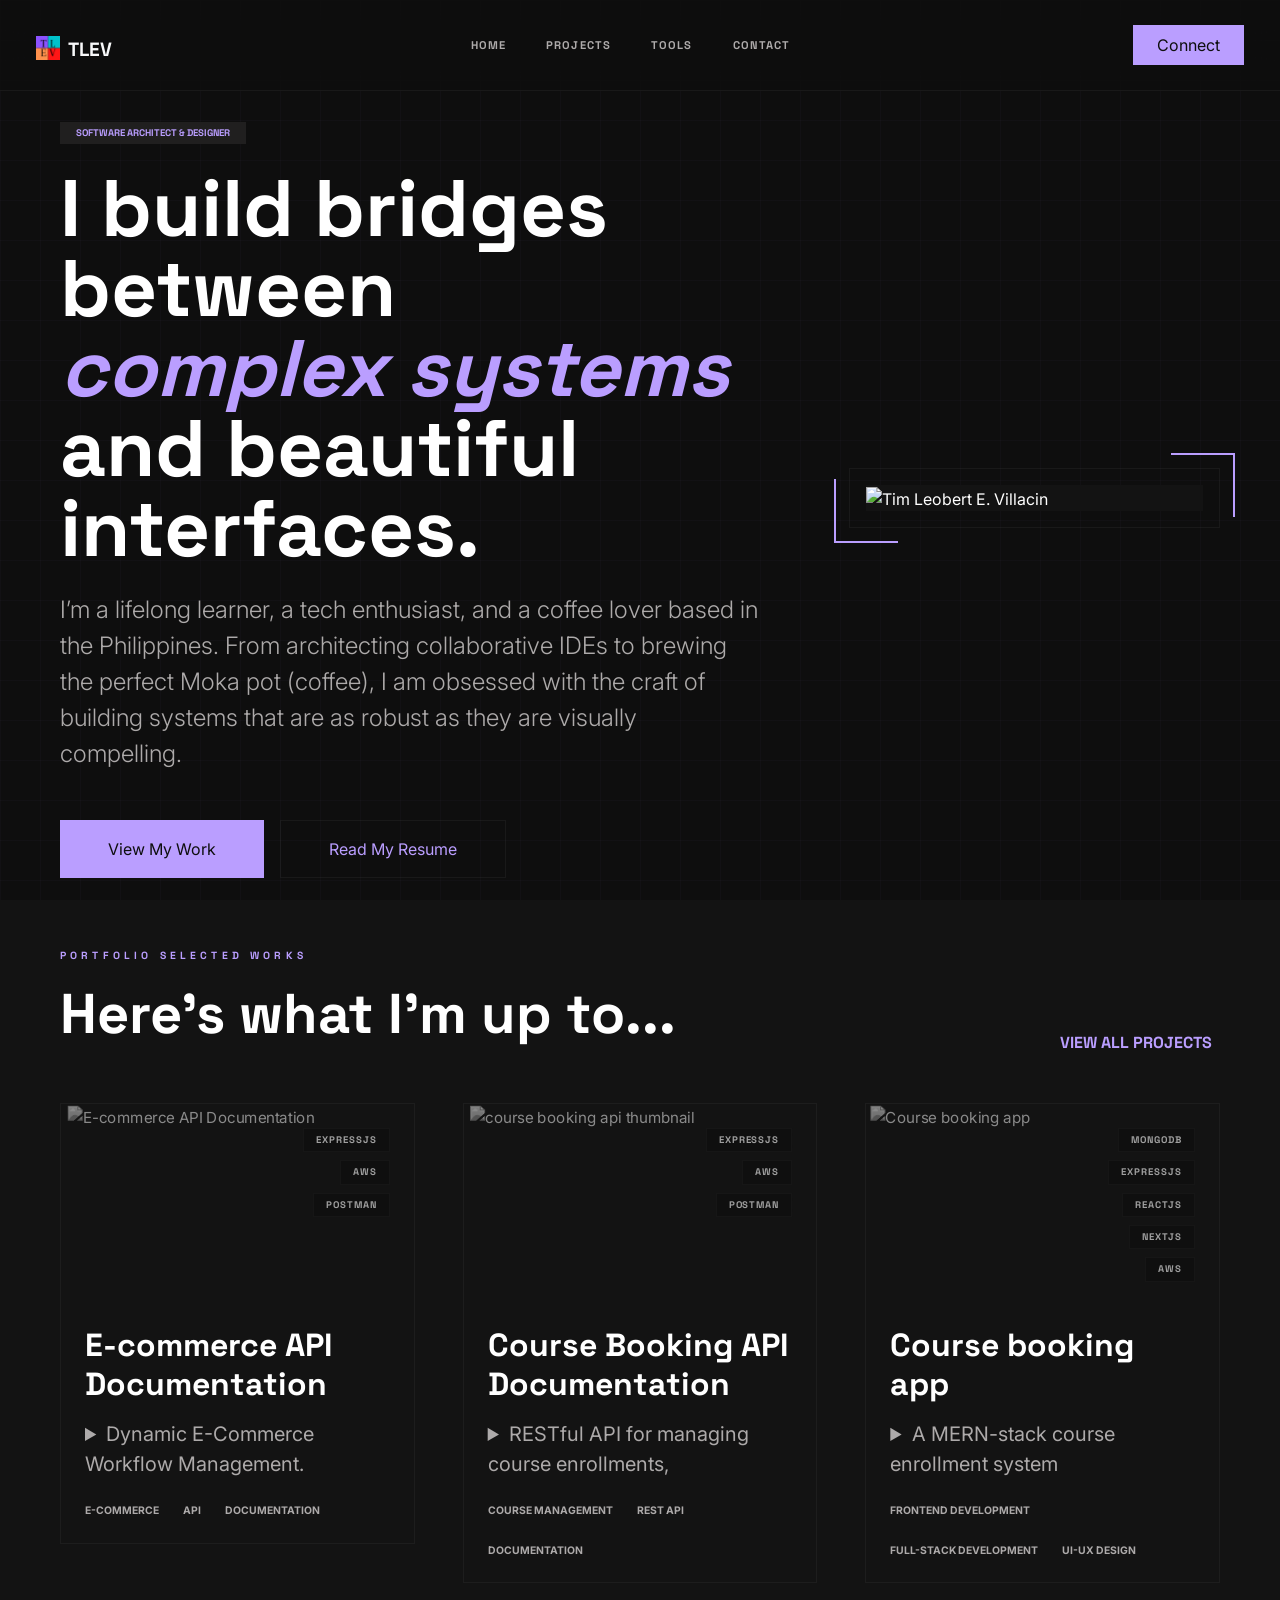
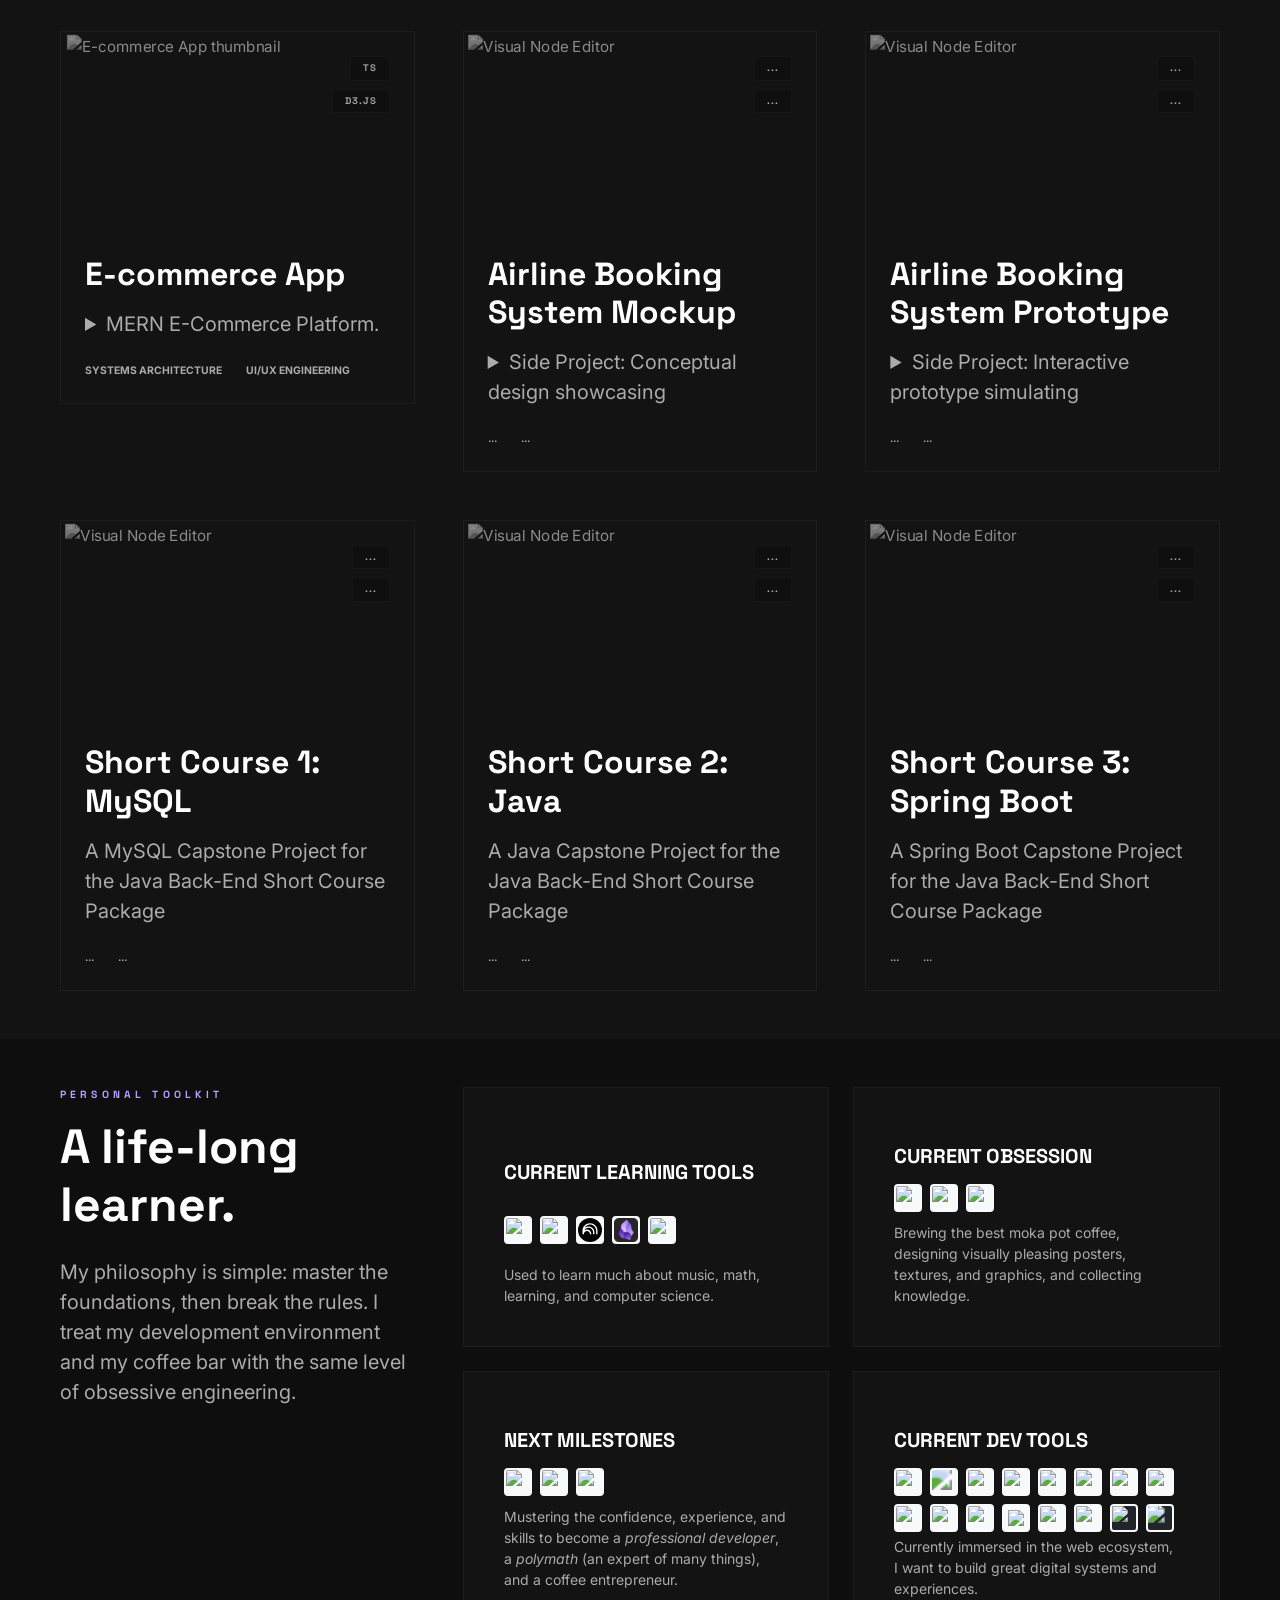
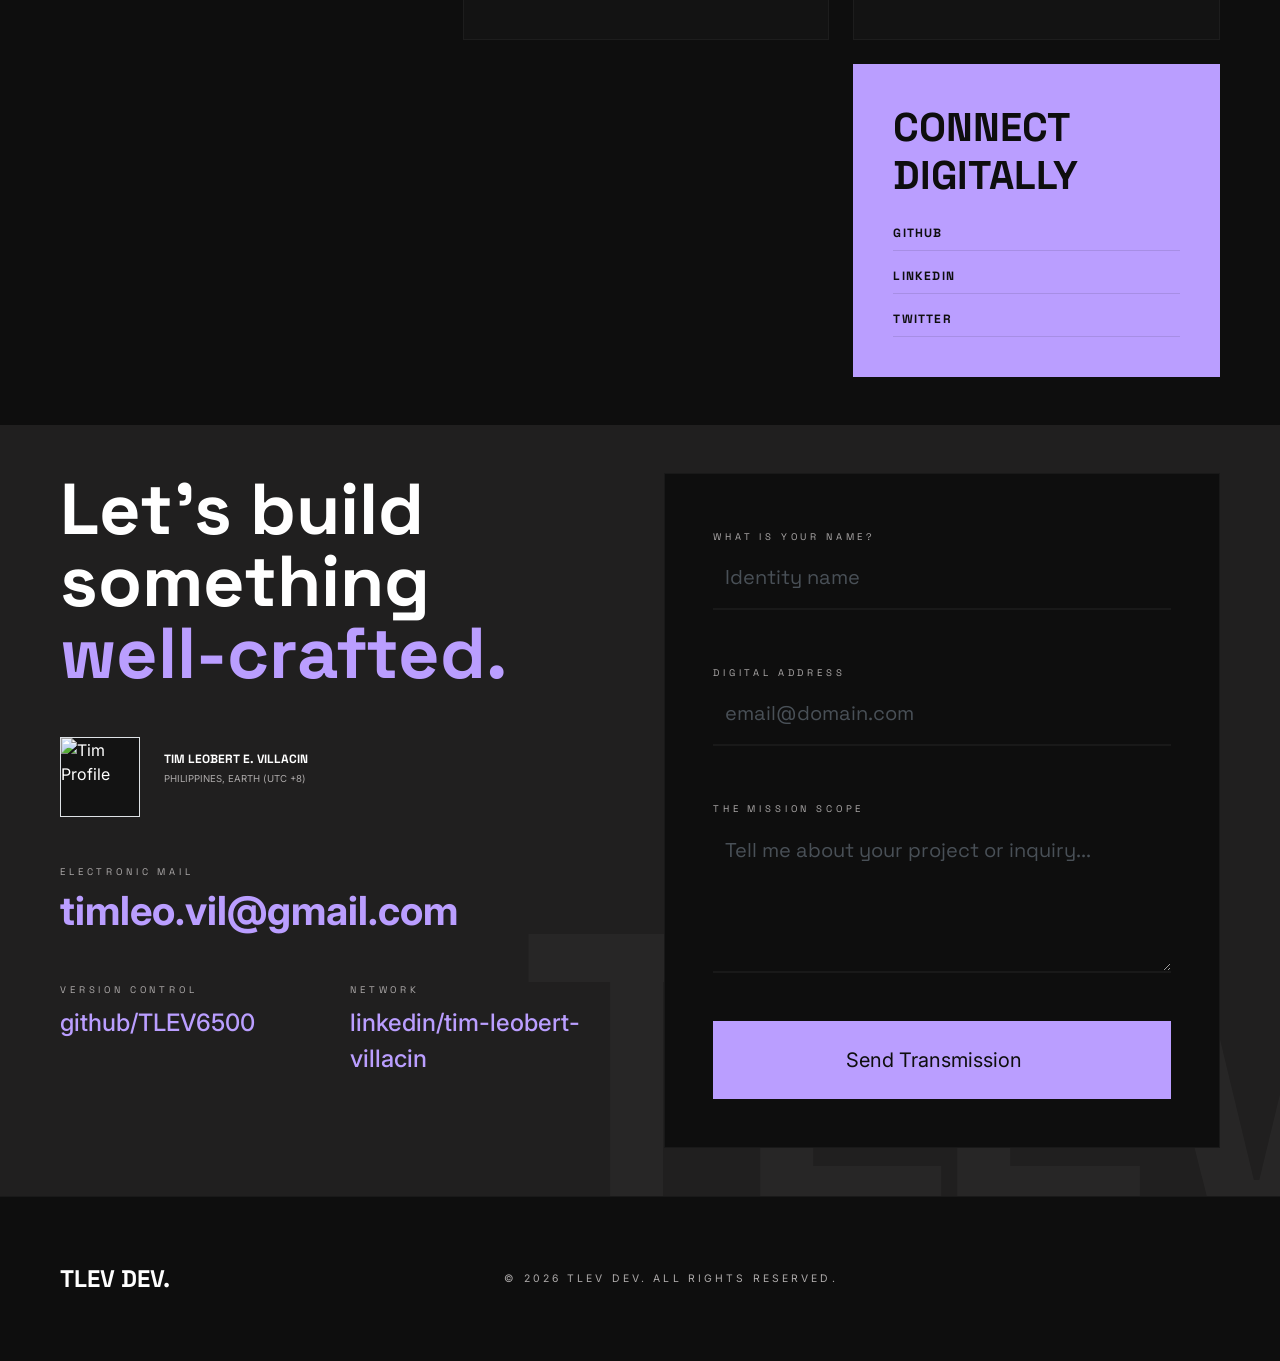
==== commit 593a0177: "Modified project cards" ====
--- a/index.html
+++ b/index.html
@@ -161,7 +161,7 @@
                                 Portfolio Selected Works
                             </span>
                             <h2 class="display-4 fw-bold tracking-tighter">
-                                Here’s what I’m building...
+                                Here’s what I’m up to...
                             </h2>
                         </div>
                         <a
@@ -178,7 +178,235 @@
 
                     <div class="row g-5">
                         <!-- Project 1 -->
-                        <div class="col-md-6">
+                        <div class="col-md-4">
+                            <div class="project-card p-0">
+                                <div
+                                    class="project-img-container position-relative"
+                                >
+                                    <img
+                                        src="./images/project-thumbnail-e-commerce-api.png"
+                                        alt="E-commerce API Documentation"
+                                        class="project-img"
+                                        referrerpolicy="no-referrer"
+                                    />
+                                    <div
+                                        class="position-absolute top-0 end-0 p-4 d-flex flex-column gap-2 align-items-end"
+                                    >
+                                        <span class="tag">ExpressJS</span>
+                                        <span class="tag">AWS</span>
+                                        <span class="tag">Postman</span>
+                                    </div>
+                                </div>
+                                <div class="p-4">
+                                    <h3
+                                        class="fs-2 mb-3 d-flex justify-content-between align-items-center"
+                                    >
+                                        E-commerce API Documentation
+                                        <i
+                                            data-lucide="external-link"
+                                            class="text-primary opacity-0 transition-opacity"
+                                        ></i>
+                                    </h3>
+                                    <details
+                                        class="text-on-surface-variant fs-5 mb-4"
+                                    >
+                                        <summary>
+                                            Dynamic E-Commerce Workflow
+                                            Management.
+                                        </summary>
+                                        <span
+                                            >The system features dynamic routes
+                                            for order processing, real-time
+                                            inventory updates, and secure user
+                                            authentication. It also supports
+                                            seamless automated order reporting
+                                            and comprehensive product
+                                            management. Documented Backend API
+                                            published using Postman.
+                                        </span>
+                                    </details>
+                                    <div
+                                        class="extra-tags d-flex gap-4 text-uppercase fw-bold text-on-surface-variant tracking-widest"
+                                    >
+                                        <span>E-commerce</span>
+                                        <span>API</span>
+                                        <span>Documentation</span>
+                                    </div>
+                                </div>
+                            </div>
+                        </div>
+                        <!-- Project 2 -->
+                        <div class="col-md-4">
+                            <div class="project-card p-0">
+                                <div
+                                    class="project-img-container position-relative"
+                                >
+                                    <img
+                                        src="./images/project-thumbnail-course-booking-api.png"
+                                        alt="course booking api thumbnail"
+                                        class="project-img"
+                                        referrerpolicy="no-referrer"
+                                    />
+                                    <div
+                                        class="position-absolute top-0 end-0 p-4 d-flex flex-column gap-2 align-items-end"
+                                    >
+                                        <span class="tag">ExpressJS</span>
+                                        <span class="tag">AWS</span>
+                                        <span class="tag">Postman</span>
+                                    </div>
+                                </div>
+                                <div class="p-4">
+                                    <h3
+                                        class="fs-2 mb-3 d-flex justify-content-between align-items-center"
+                                    >
+                                        Course Booking API Documentation
+                                        <i
+                                            data-lucide="external-link"
+                                            class="text-primary opacity-0 transition-opacity"
+                                        ></i>
+                                    </h3>
+                                    <details
+                                        class="text-on-surface-variant fs-5 mb-4"
+                                    >
+                                        <summary>
+                                            RESTful API for managing course
+                                            enrollments,
+                                        </summary>
+                                        <span>
+                                            featuring user registration,
+                                            authentication, and retrieval of
+                                            user details. Supports course
+                                            creation, updates, archiving,
+                                            activation, and student enrollment.
+                                            Publicly documentation using
+                                            Postman.
+                                        </span>
+                                    </details>
+                                    <div
+                                        class="extra-tags d-flex gap-4 text-uppercase fw-bold text-on-surface-variant tracking-widest"
+                                    >
+                                        <span>Course Management</span>
+                                        <span>REST API</span>
+                                        <span>Documentation</span>
+                                    </div>
+                                </div>
+                            </div>
+                        </div>
+                        <!-- Project 3 -->
+                        <div class="col-md-4">
+                            <div class="project-card p-0">
+                                <div
+                                    class="project-img-container position-relative"
+                                >
+                                    <img
+                                        src="./images/project-thumbnail-course-booking-app.png"
+                                        alt="Course booking app"
+                                        class="project-img"
+                                        referrerpolicy="no-referrer"
+                                    />
+                                    <div
+                                        class="position-absolute top-0 end-0 p-4 d-flex flex-column gap-2 align-items-end"
+                                    >
+                                        <span class="tag">MongoDB</span>
+                                        <span class="tag">ExpressJS</span>
+                                        <span class="tag">ReactJS</span>
+                                        <span class="tag">NextJS</span>
+                                        <span class="tag">AWS</span>
+                                    </div>
+                                </div>
+                                <div class="p-4">
+                                    <h3
+                                        class="fs-2 mb-3 d-flex justify-content-between align-items-center"
+                                    >
+                                        Course booking app
+                                        <i
+                                            data-lucide="external-link"
+                                            class="text-primary opacity-0 transition-opacity"
+                                        ></i>
+                                    </h3>
+                                    <details
+                                        class="text-on-surface-variant fs-5 mb-4"
+                                    >
+                                        <summary>
+                                            A MERN-stack course enrollment
+                                            system
+                                        </summary>
+                                        <span>
+                                            featuring user registration,
+                                            authentication, and profile
+                                            management. Authenticated users can
+                                            create, update, archive, and
+                                            activate courses. The platform also
+                                            allows users to browse available
+                                            courses and enroll seamlessly.</span
+                                        >
+                                    </details>
+                                    <div
+                                        class="extra-tags d-flex gap-4 text-uppercase fw-bold text-on-surface-variant tracking-widest"
+                                    >
+                                        <span>Frontend Development</span>
+                                        <span>Full-Stack Development</span>
+                                        <span>UI-UX Design</span>
+                                    </div>
+                                </div>
+                            </div>
+                        </div>
+                        <!-- Project 4 -->
+                        <div class="col-md-4">
+                            <div class="project-card p-0">
+                                <div
+                                    class="project-img-container position-relative"
+                                >
+                                    <img
+                                        src="./images/project-thumbnail-e-commerce-app.png"
+                                        alt="E-commerce App thumbnail"
+                                        class="project-img"
+                                        referrerpolicy="no-referrer"
+                                    />
+                                    <div
+                                        class="position-absolute top-0 end-0 p-4 d-flex flex-column gap-2 align-items-end"
+                                    >
+                                        <span class="tag">TS</span>
+                                        <span class="tag">D3.js</span>
+                                    </div>
+                                </div>
+                                <div class="p-4">
+                                    <h3
+                                        class="fs-2 mb-3 d-flex justify-content-between align-items-center"
+                                    >
+                                        E-commerce App
+                                        <i
+                                            data-lucide="external-link"
+                                            class="text-primary opacity-0 transition-opacity"
+                                        ></i>
+                                    </h3>
+                                    <details
+                                        class="text-on-surface-variant fs-5 mb-4"
+                                    >
+                                        <summary>
+                                            MERN E-Commerce Platform.
+                                        </summary>
+                                        <span>
+                                            The platform features dynamic
+                                            product catalog filtering and
+                                            sorting, real-time search, seamless
+                                            cart updates, secure checkout, and a
+                                            comprehensive admin dashboard with
+                                            real-time analytics and user
+                                            management capabilities.</span
+                                        >
+                                    </details>
+                                    <div
+                                        class="extra-tags d-flex gap-4 text-uppercase fw-bold text-on-surface-variant tracking-widest"
+                                    >
+                                        <span>Systems Architecture</span>
+                                        <span>UI/UX Engineering</span>
+                                    </div>
+                                </div>
+                            </div>
+                        </div>
+                        <!-- Project 5 -->
+                        <div class="col-md-4">
                             <div class="project-card p-0">
                                 <div
                                     class="project-img-container position-relative"
@@ -190,17 +418,122 @@
                                         referrerpolicy="no-referrer"
                                     />
                                     <div
-                                        class="position-absolute top-0 end-0 p-4 d-flex gap-2"
-                                    >
-                                        <span class="tag">TS</span>
-                                        <span class="tag">D3.js</span>
+                                        class="position-absolute top-0 end-0 p-4 d-flex flex-column gap-2 align-items-end"
+                                    >
+                                        <span class="tag">...</span>
+                                        <span class="tag">...</span>
                                     </div>
                                 </div>
                                 <div class="p-4">
                                     <h3
                                         class="fs-2 mb-3 d-flex justify-content-between align-items-center"
                                     >
-                                        Visual Node Editor
+                                        Airline Booking System Mockup
+                                        <i
+                                            data-lucide="external-link"
+                                            class="text-primary opacity-0 transition-opacity"
+                                        ></i>
+                                    </h3>
+                                    <details
+                                        class="text-on-surface-variant fs-5 mb-4"
+                                    >
+                                        <summary>
+                                            Side Project: Conceptual design
+                                            showcasing
+                                        </summary>
+                                        <span>
+                                            an intuitive UI for flight search,
+                                            seat selection, and booking
+                                            confirmation, focusing on user
+                                            experience and workflow efficiency.
+                                        </span>
+                                    </details>
+                                    <div
+                                        class="extra-tags d-flex gap-4 text-uppercase fw-bold text-on-surface-variant tracking-widest"
+                                    >
+                                        <span>...</span>
+                                        <span>...</span>
+                                    </div>
+                                </div>
+                            </div>
+                        </div>
+                        <!-- Project 6 -->
+                        <div class="col-md-4">
+                            <div class="project-card p-0">
+                                <div
+                                    class="project-img-container position-relative"
+                                >
+                                    <img
+                                        src="https://lh3.googleusercontent.com/aida-public/[base64]"
+                                        alt="Visual Node Editor"
+                                        class="project-img"
+                                        referrerpolicy="no-referrer"
+                                    />
+                                    <div
+                                        class="position-absolute top-0 end-0 p-4 d-flex flex-column gap-2 align-items-end"
+                                    >
+                                        <span class="tag">...</span>
+                                        <span class="tag">...</span>
+                                    </div>
+                                </div>
+                                <div class="p-4">
+                                    <h3
+                                        class="fs-2 mb-3 d-flex justify-content-between align-items-center"
+                                    >
+                                        Airline Booking System Prototype
+                                        <i
+                                            data-lucide="external-link"
+                                            class="text-primary opacity-0 transition-opacity"
+                                        ></i>
+                                    </h3>
+                                    <details
+                                        class="text-on-surface-variant fs-5 mb-4"
+                                    >
+                                        <summary>
+                                            Side Project: Interactive prototype
+                                            simulating
+                                        </summary>
+                                        <span>
+                                            end-to-end airline booking
+                                            functionalities, including flight
+                                            search, reservation, payment
+                                            processing, and real-time ticket
+                                            management.</span
+                                        >
+                                    </details>
+                                    <div
+                                        class="extra-tags d-flex gap-4 text-uppercase fw-bold text-on-surface-variant tracking-widest"
+                                    >
+                                        <span>...</span>
+                                        <span>...</span>
+                                    </div>
+                                </div>
+                            </div>
+                        </div>
+                        <!-- Project 7 -->
+                        <div class="col-md-4">
+                            <div class="project-card p-0">
+                                <div
+                                    class="project-img-container position-relative"
+                                >
+                                    <img
+                                        src="https://lh3.googleusercontent.com/aida-public/[base64]"
+                                        alt="Visual Node Editor"
+                                        class="project-img"
+                                        referrerpolicy="no-referrer"
+                                    />
+                                    <div
+                                        class="position-absolute top-0 end-0 p-4 d-flex flex-column gap-2 align-items-end"
+                                    >
+                                        <span class="tag">...</span>
+                                        <span class="tag">...</span>
+                                    </div>
+                                </div>
+                                <div class="p-4">
+                                    <h3
+                                        class="fs-2 mb-3 d-flex justify-content-between align-items-center"
+                                    >
+                                        Short Course 1: MySQL
                                         <i
                                             data-lucide="external-link"
                                             class="text-primary opacity-0 transition-opacity"
@@ -209,45 +542,42 @@
                                     <p
                                         class="text-on-surface-variant fs-5 mb-4"
                                     >
-                                        A highly modular canvas-based editor for
-                                        logic flow orchestration. Built with
-                                        precision for developers who need visual
-                                        feedback on complex data structures.
+                                        A MySQL Capstone Project for the Java
+                                        Back-End Short Course Package
                                     </p>
                                     <div
-                                        class="d-flex gap-4 text-uppercase fw-bold text-on-surface-variant tracking-widest"
-                                        style="font-size: 0.65rem"
-                                    >
-                                        <span>Systems Architecture</span>
-                                        <span>UI/UX Engineering</span>
-                                    </div>
-                                </div>
-                            </div>
-                        </div>
-                        <!-- Project 2 -->
-                        <div class="col-md-6">
+                                        class="extra-tags d-flex gap-4 text-uppercase fw-bold text-on-surface-variant tracking-widest"
+                                    >
+                                        <span>...</span>
+                                        <span>...</span>
+                                    </div>
+                                </div>
+                            </div>
+                        </div>
+                        <!-- Project 8 -->
+                        <div class="col-md-4">
                             <div class="project-card p-0">
                                 <div
                                     class="project-img-container position-relative"
                                 >
                                     <img
-                                        src="https://lh3.googleusercontent.com/aida-public/[base64]"
-                                        alt="TLEV-IDE Engine"
+                                        src="https://lh3.googleusercontent.com/aida-public/[base64]"
+                                        alt="Visual Node Editor"
                                         class="project-img"
                                         referrerpolicy="no-referrer"
                                     />
                                     <div
-                                        class="position-absolute top-0 end-0 p-4 d-flex gap-2"
-                                    >
-                                        <span class="tag">Rust</span>
-                                        <span class="tag">Wasm</span>
+                                        class="position-absolute top-0 end-0 p-4 d-flex flex-column gap-2 align-items-end"
+                                    >
+                                        <span class="tag">...</span>
+                                        <span class="tag">...</span>
                                     </div>
                                 </div>
                                 <div class="p-4">
                                     <h3
                                         class="fs-2 mb-3 d-flex justify-content-between align-items-center"
                                     >
-                                        TLEV-IDE Engine
+                                        Short Course 2: Java
                                         <i
                                             data-lucide="external-link"
                                             class="text-primary opacity-0 transition-opacity"
@@ -256,17 +586,58 @@
                                     <p
                                         class="text-on-surface-variant fs-5 mb-4"
                                     >
-                                        A high-performance text manipulation
-                                        engine built for the web. Optimized for
-                                        low-latency collaborative editing and
-                                        extreme scalability.
+                                        A Java Capstone Project for the Java
+                                        Back-End Short Course Package
                                     </p>
                                     <div
-                                        class="d-flex gap-4 text-uppercase fw-bold text-on-surface-variant tracking-widest"
-                                        style="font-size: 0.65rem"
-                                    >
-                                        <span>Compiler Design</span>
-                                        <span>Performance Ops</span>
+                                        class="extra-tags d-flex gap-4 text-uppercase fw-bold text-on-surface-variant tracking-widest"
+                                    >
+                                        <span>...</span>
+                                        <span>...</span>
+                                    </div>
+                                </div>
+                            </div>
+                        </div>
+                        <!-- Project 9 -->
+                        <div class="col-md-4">
+                            <div class="project-card p-0">
+                                <div
+                                    class="project-img-container position-relative"
+                                >
+                                    <img
+                                        src="https://lh3.googleusercontent.com/aida-public/[base64]"
+                                        alt="Visual Node Editor"
+                                        class="project-img"
+                                        referrerpolicy="no-referrer"
+                                    />
+                                    <div
+                                        class="position-absolute top-0 end-0 p-4 d-flex flex-column gap-2 align-items-end"
+                                    >
+                                        <span class="tag">...</span>
+                                        <span class="tag">...</span>
+                                    </div>
+                                </div>
+                                <div class="p-4">
+                                    <h3
+                                        class="fs-2 mb-3 d-flex justify-content-between align-items-center"
+                                    >
+                                        Short Course 3: Spring Boot
+                                        <i
+                                            data-lucide="external-link"
+                                            class="text-primary opacity-0 transition-opacity"
+                                        ></i>
+                                    </h3>
+                                    <p
+                                        class="text-on-surface-variant fs-5 mb-4"
+                                    >
+                                        A Spring Boot Capstone Project for the
+                                        Java Back-End Short Course Package
+                                    </p>
+                                    <div
+                                        class="extra-tags d-flex gap-4 text-uppercase fw-bold text-on-surface-variant tracking-widest"
+                                    >
+                                        <span>...</span>
+                                        <span>...</span>
                                     </div>
                                 </div>
                             </div>
--- a/index.css
+++ b/index.css
@@ -127,7 +127,7 @@
     background-color: var(--surface-low);
     border: 1px solid var(--outline-variant);
     transition: all 0.3s ease;
-    cursor: pointer;
+    cursor: help;
 }
 
 .project-card:hover {
@@ -137,7 +137,7 @@
 .project-img-container {
     aspect-ratio: 16/9;
     overflow: hidden;
-    background-color: var(--surface-high);
+    background-color: var(--surface-low);
 }
 
 .project-img {
@@ -146,13 +146,14 @@
     object-fit: cover;
     filter: grayscale(100%);
     opacity: 0.5;
+    transform: scale(0.95);
     transition: all 0.7s ease;
 }
 
 .project-card:hover .project-img {
     filter: grayscale(0%);
     opacity: 1;
-    transform: scale(1.05);
+    transform: scale(1);
 }
 
 .tag {
@@ -165,6 +166,7 @@
     text-transform: uppercase;
     letter-spacing: 0.1em;
     border: 1px solid var(--outline-variant);
+    opacity: 0.6;
 }
 
 .about-card {
@@ -390,3 +392,37 @@
 h1 {
     font-size: 1.2rem;
 }
+
+.extra-tags {
+    font-size: 0.65rem;
+    display: flex;
+    flex-wrap: wrap;
+}
+
+@media screen and (max-width: 992px) {
+    .project-card details {
+        font-size: 16px !important;
+    }
+
+    .project-card summary {
+        display: inline-block;
+        width: 100%;
+        &::after {
+            content: "...";
+        }
+        &::marker {
+            display: none;
+        }
+    }
+
+    .project-card details[open] summary {
+        display: inline;
+        width: fit-content;
+        float: inline-start;
+        text-decoration: underline;
+        &::after {
+            content: " ";
+            white-space: pre;
+        }
+    }
+}
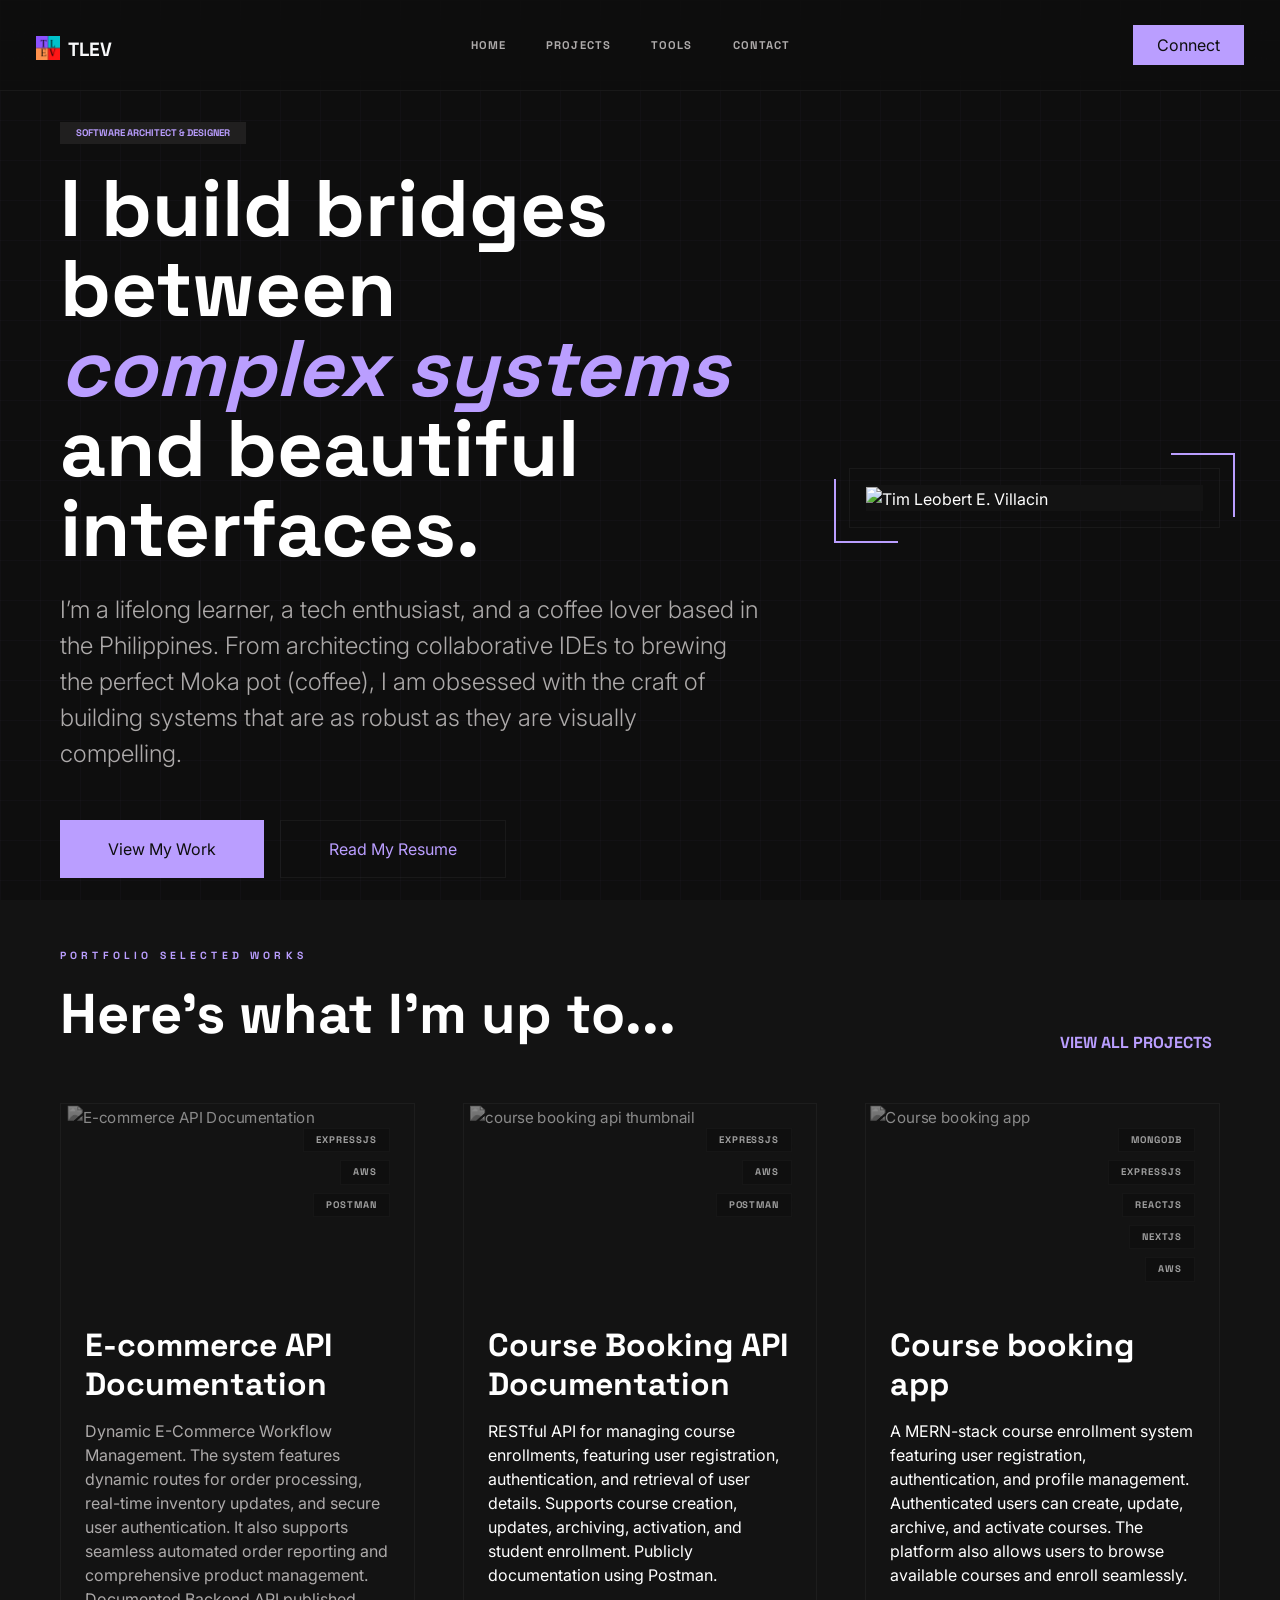
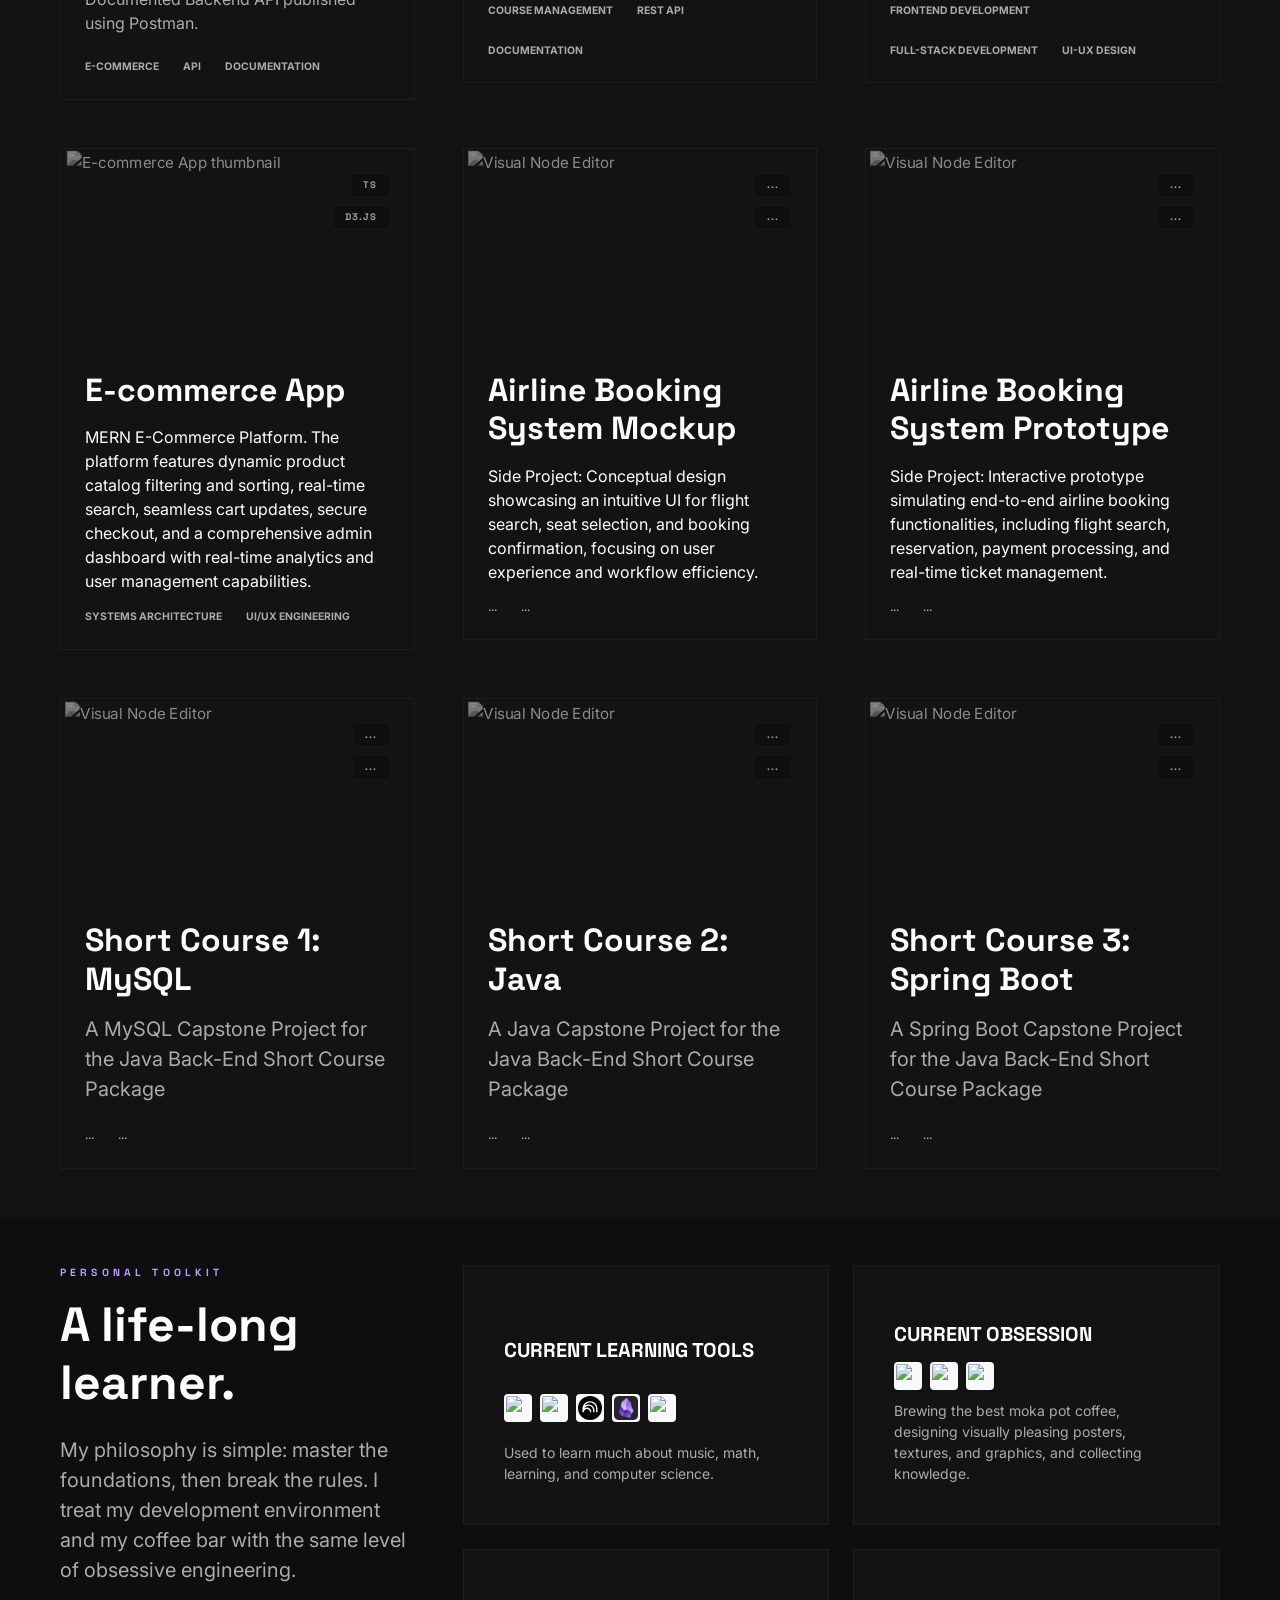
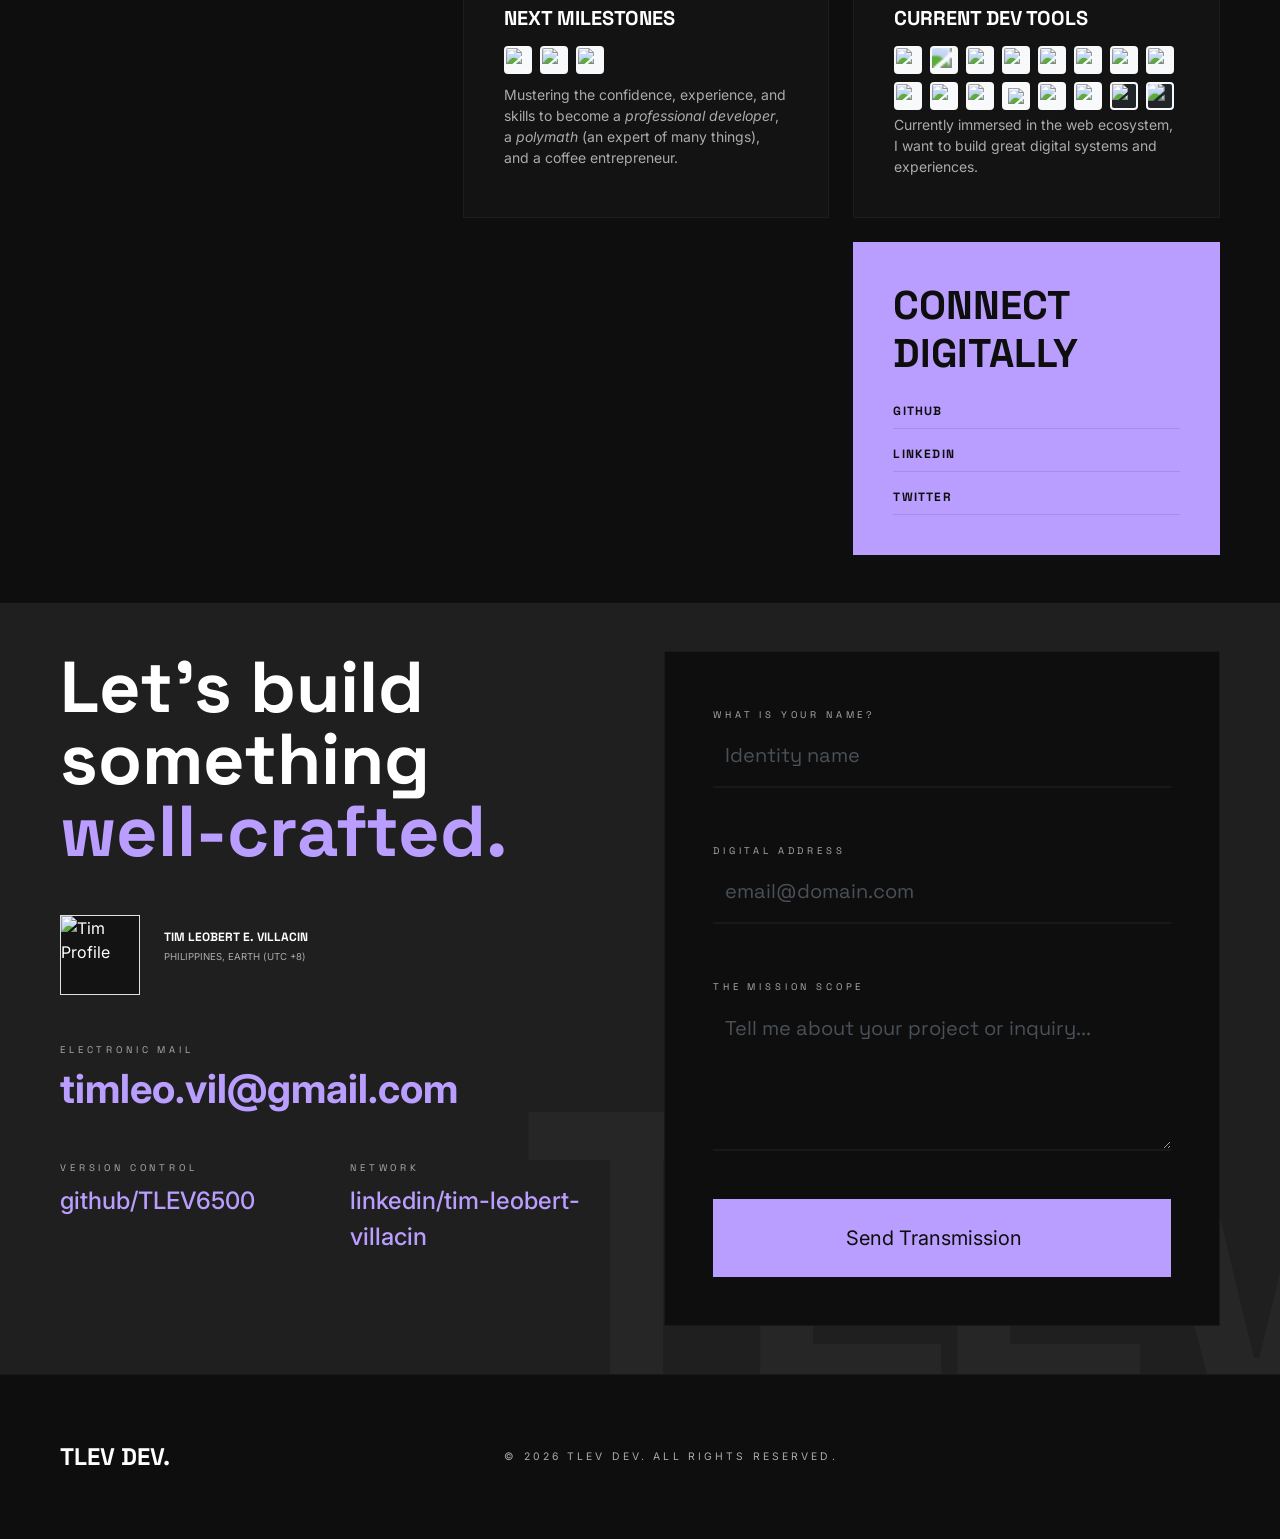
==== commit 3b7d5aa4: "Modified capstone1 content and renamed capstone.json" ====
--- a/index.html
+++ b/index.html
@@ -207,6 +207,18 @@
                                             class="text-primary opacity-0 transition-opacity"
                                         ></i>
                                     </h3>
+                                    <p
+                                        class="description-large text-on-surface-variant fs-5 mb-4"
+                                    >
+                                        Dynamic E-Commerce Workflow Management.
+                                        The system features dynamic routes for
+                                        order processing, real-time inventory
+                                        updates, and secure user authentication.
+                                        It also supports seamless automated
+                                        order reporting and comprehensive
+                                        product management. Documented Backend
+                                        API published using Postman.
+                                    </p>
                                     <details
                                         class="text-on-surface-variant fs-5 mb-4"
                                     >
@@ -265,6 +277,15 @@
                                             class="text-primary opacity-0 transition-opacity"
                                         ></i>
                                     </h3>
+                                    <p class="description-large">
+                                        RESTful API for managing course
+                                        enrollments, featuring user
+                                        registration, authentication, and
+                                        retrieval of user details. Supports
+                                        course creation, updates, archiving,
+                                        activation, and student enrollment.
+                                        Publicly documentation using Postman.
+                                    </p>
                                     <details
                                         class="text-on-surface-variant fs-5 mb-4"
                                     >
@@ -324,6 +345,15 @@
                                             class="text-primary opacity-0 transition-opacity"
                                         ></i>
                                     </h3>
+                                    <p class="description-large">
+                                        A MERN-stack course enrollment system
+                                        featuring user registration,
+                                        authentication, and profile management.
+                                        Authenticated users can create, update,
+                                        archive, and activate courses. The
+                                        platform also allows users to browse
+                                        available courses and enroll seamlessly.
+                                    </p>
                                     <details
                                         class="text-on-surface-variant fs-5 mb-4"
                                     >
@@ -380,6 +410,15 @@
                                             class="text-primary opacity-0 transition-opacity"
                                         ></i>
                                     </h3>
+                                    <p class="description-large">
+                                        MERN E-Commerce Platform. The platform
+                                        features dynamic product catalog
+                                        filtering and sorting, real-time search,
+                                        seamless cart updates, secure checkout,
+                                        and a comprehensive admin dashboard with
+                                        real-time analytics and user management
+                                        capabilities.
+                                    </p>
                                     <details
                                         class="text-on-surface-variant fs-5 mb-4"
                                     >
@@ -434,6 +473,13 @@
                                             class="text-primary opacity-0 transition-opacity"
                                         ></i>
                                     </h3>
+                                    <p class="description-large">
+                                        Side Project: Conceptual design
+                                        showcasing an intuitive UI for flight
+                                        search, seat selection, and booking
+                                        confirmation, focusing on user
+                                        experience and workflow efficiency.
+                                    </p>
                                     <details
                                         class="text-on-surface-variant fs-5 mb-4"
                                     >
@@ -486,6 +532,14 @@
                                             class="text-primary opacity-0 transition-opacity"
                                         ></i>
                                     </h3>
+
+                                    <p class="description-large">
+                                        Side Project: Interactive prototype
+                                        simulating end-to-end airline booking
+                                        functionalities, including flight
+                                        search, reservation, payment processing,
+                                        and real-time ticket management.
+                                    </p>
                                     <details
                                         class="text-on-surface-variant fs-5 mb-4"
                                     >
--- a/index.css
+++ b/index.css
@@ -399,7 +399,19 @@
     flex-wrap: wrap;
 }
 
+.project-card details {
+    display: none;
+}
+
+.description-large {
+    font-size: 16px !important;
+}
+
 @media screen and (max-width: 992px) {
+    .project-card .description-large {
+        display: none;
+    }
+
     .project-card details {
         font-size: 16px !important;
     }
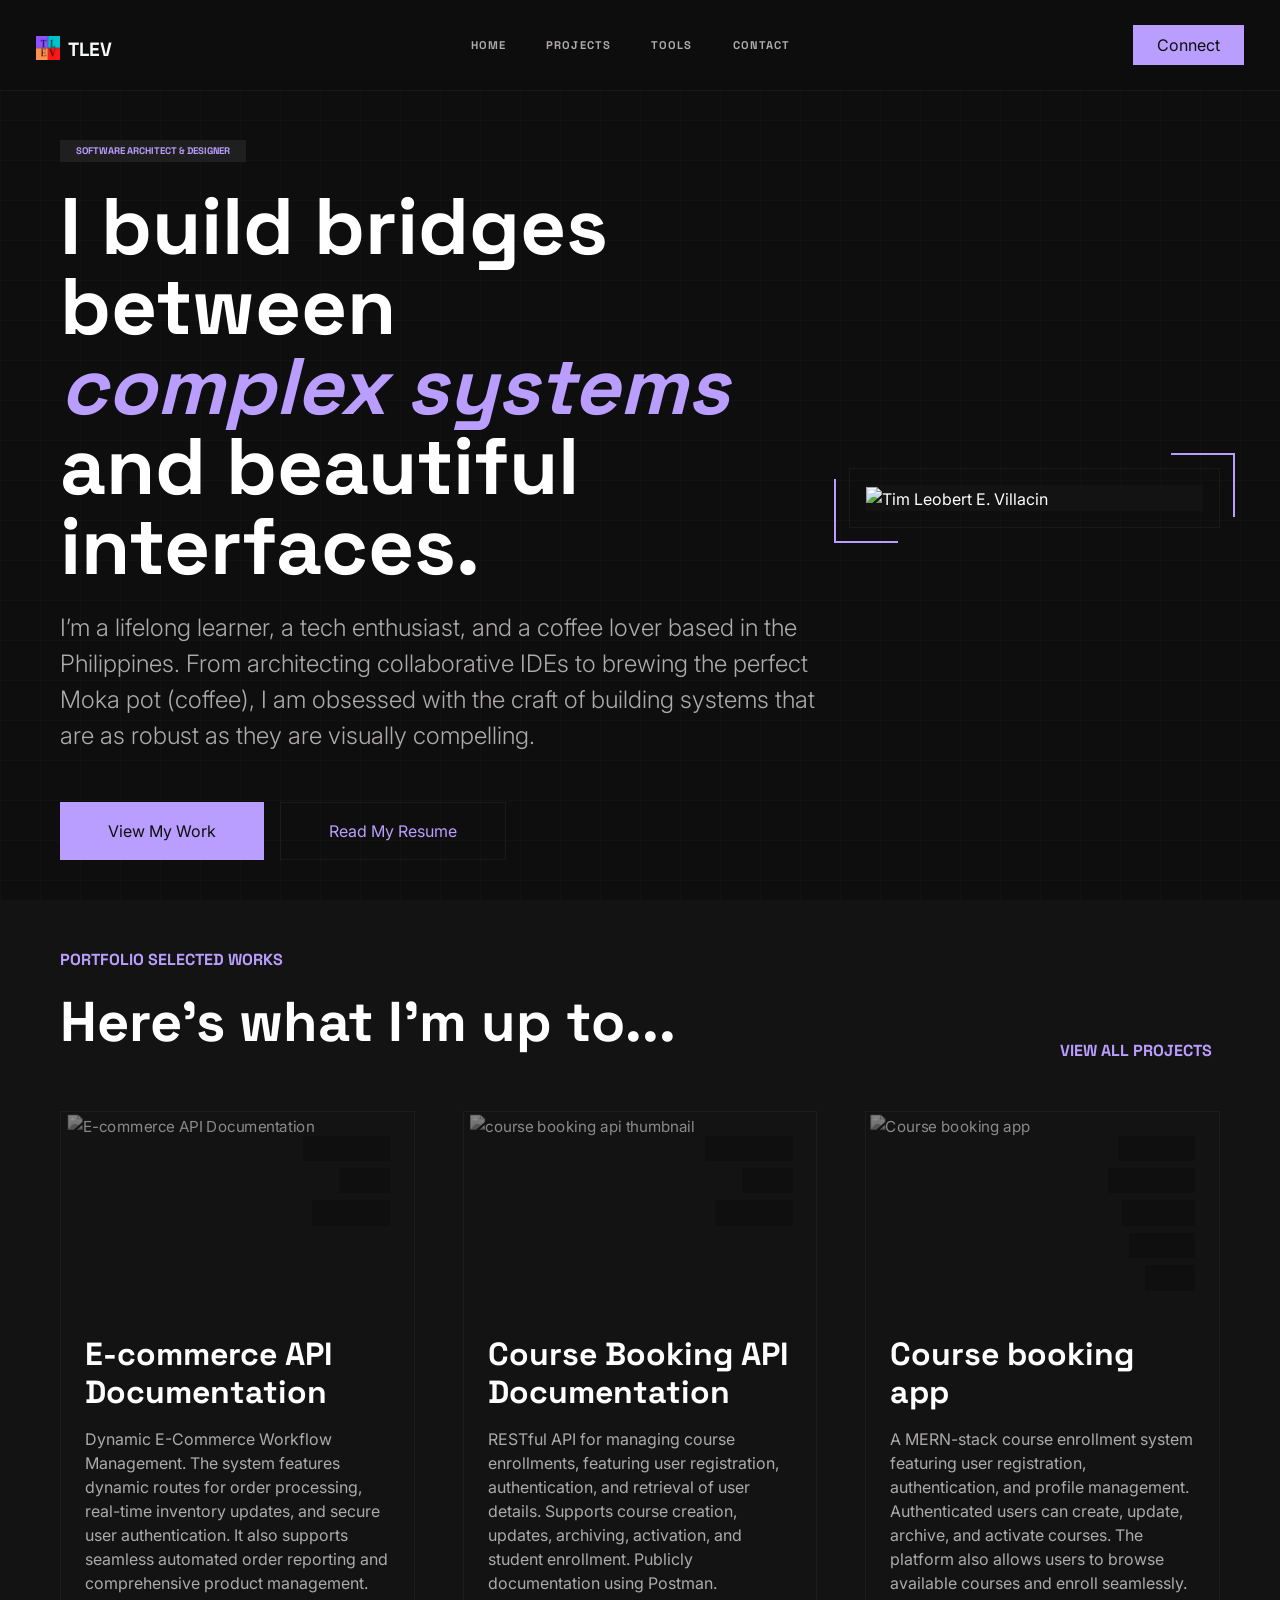
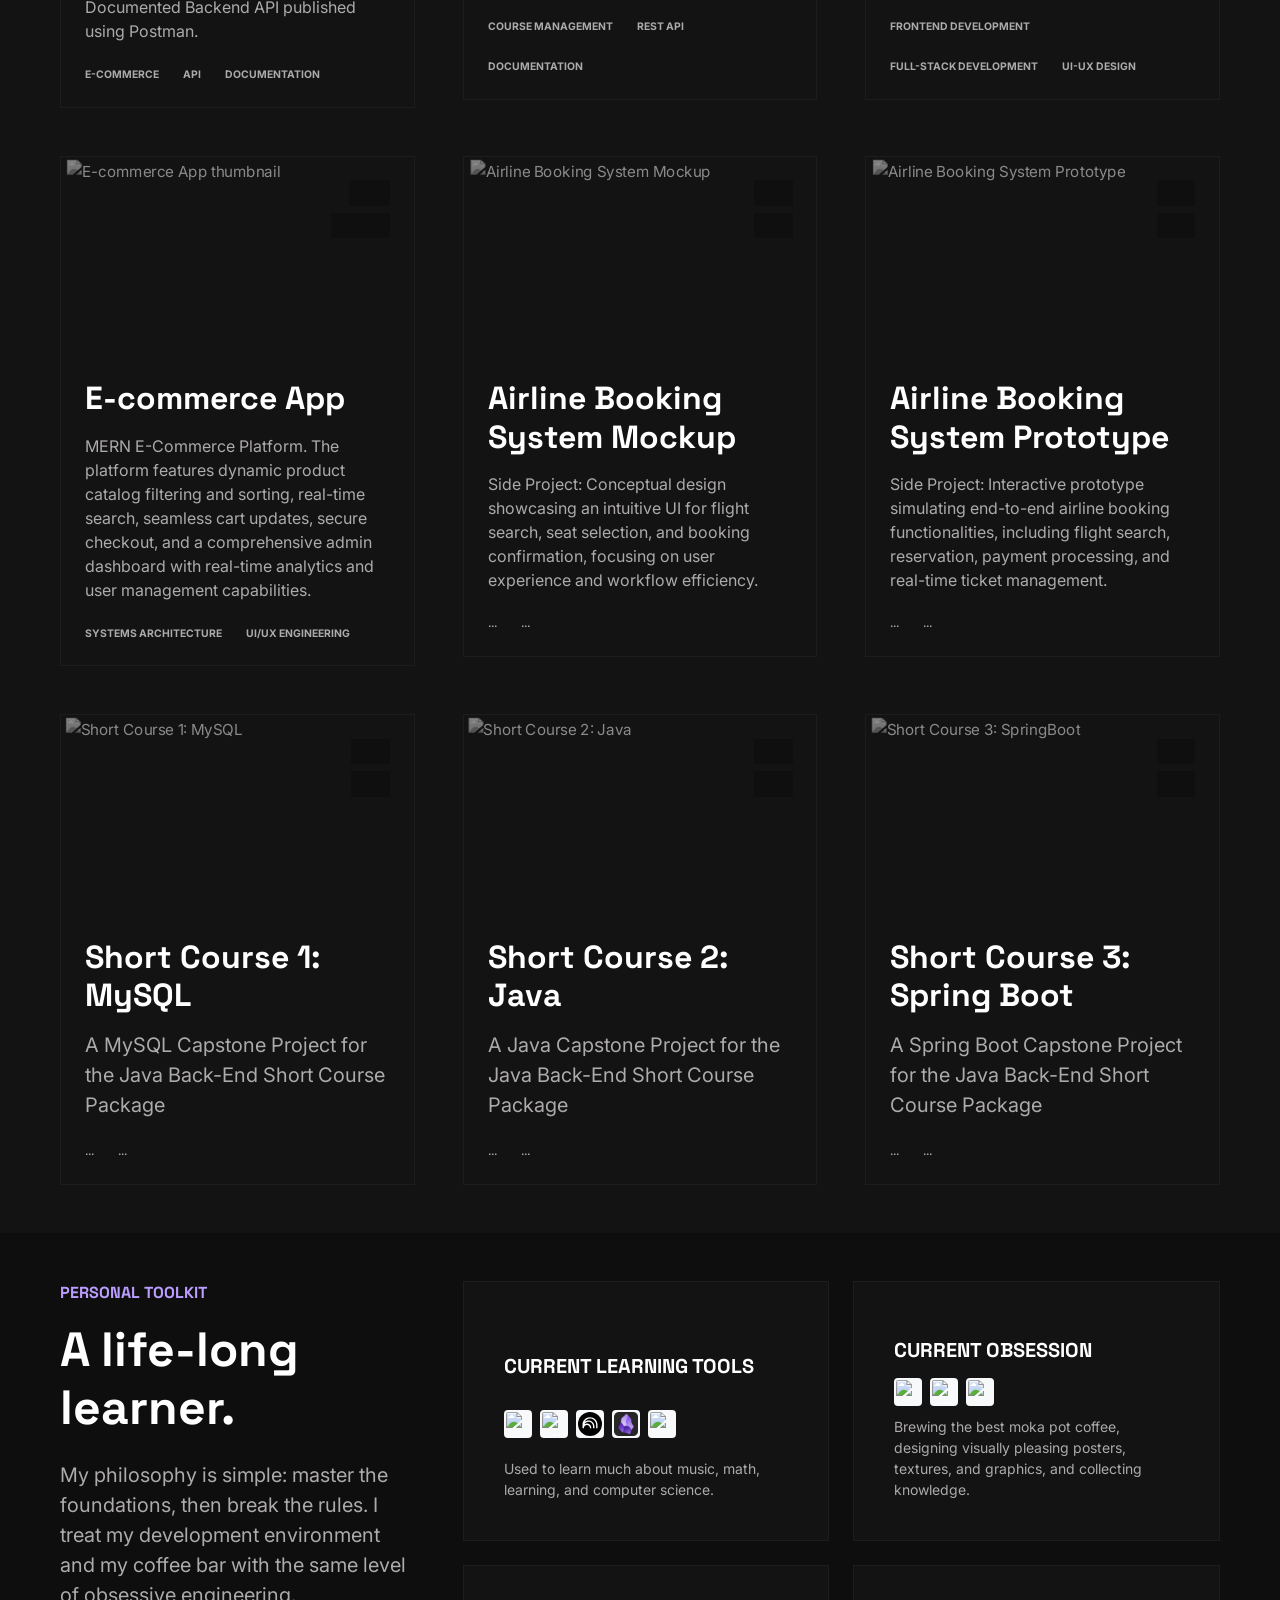
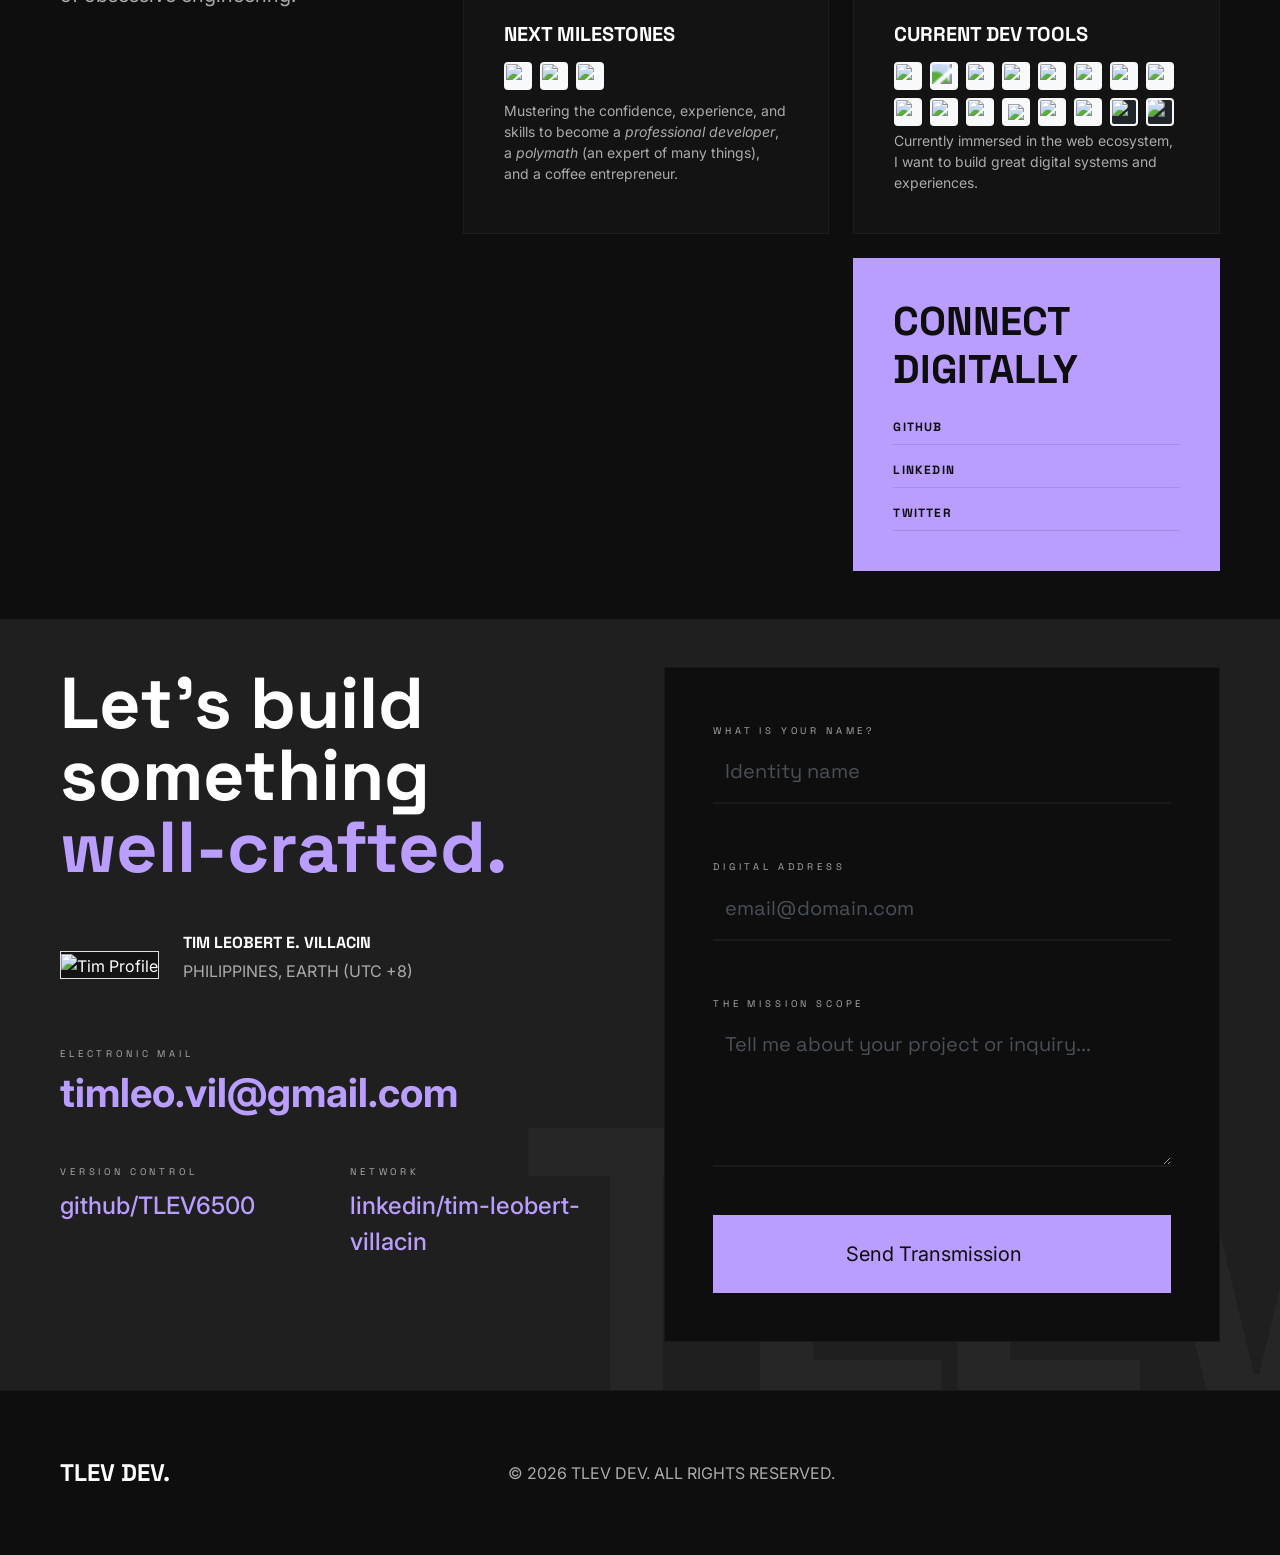
==== commit 586f003b: "Replaced actual profile image" ====
--- a/index.html
+++ b/index.html
@@ -92,16 +92,14 @@
                             <h1
                                 class="display-1 fw-bold mb-4 tracking-tighter lh-1"
                             >
-                                I build bridges between <br />
-                                <span class="text-primary fst-italic"
-                                    >complex systems</span
-                                >
-                                <br />
+                                I build bridges between
+                                <div class="text-primary fst-italic">
+                                    complex systems
+                                </div>
                                 and beautiful interfaces.
                             </h1>
                             <p
-                                class="text-on-surface-variant fs-4 fw-light mb-5 max-w-2xl lh-base"
-                                style="max-width: 700px"
+                                class="max-w-700 text-on-surface-variant fs-4 fw-light mb-5 max-w-2xl lh-base"
                             >
                                 I’m a lifelong learner, a tech enthusiast, and a
                                 coffee lover based in the Philippines. From
@@ -124,15 +122,12 @@
                             </div>
                         </div>
                         <div class="col-lg-4 d-flex justify-content-center">
-                            <div
-                                class="portrait-container w-100"
-                                style="max-width: 400px"
-                            >
+                            <div class="max-w-400 portrait-container w-100">
                                 <div class="portrait-corner-tr"></div>
                                 <div class="portrait-corner-bl"></div>
                                 <div class="bg-surface-low overflow-hidden">
                                     <img
-                                        src="https://lh3.googleusercontent.com/aida-public/[base64]"
+                                        src="./images/profile_pic_temp.png"
                                         alt="Tim Leobert E. Villacin"
                                         class="img-fluid w-100 grayscale brightness-90 contrast-125 transition-all duration-700 hover-color"
                                         referrerpolicy="no-referrer"
@@ -152,11 +147,7 @@
                     >
                         <div>
                             <span
-                                class="font-display text-primary fw-bold tracking-widest text-uppercase d-block mb-3"
-                                style="
-                                    font-size: 0.65rem;
-                                    letter-spacing: 0.4em;
-                                "
+                                class="text-65crem ls-40crem font-display text-primary fw-bold tracking-widest text-uppercase d-block mb-3"
                             >
                                 Portfolio Selected Works
                             </span>
@@ -277,7 +268,9 @@
                                             class="text-primary opacity-0 transition-opacity"
                                         ></i>
                                     </h3>
-                                    <p class="description-large">
+                                    <p
+                                        class="description-large text-on-surface-variant fs-5 mb-4"
+                                    >
                                         RESTful API for managing course
                                         enrollments, featuring user
                                         registration, authentication, and
@@ -345,7 +338,9 @@
                                             class="text-primary opacity-0 transition-opacity"
                                         ></i>
                                     </h3>
-                                    <p class="description-large">
+                                    <p
+                                        class="description-large text-on-surface-variant fs-5 mb-4"
+                                    >
                                         A MERN-stack course enrollment system
                                         featuring user registration,
                                         authentication, and profile management.
@@ -410,7 +405,9 @@
                                             class="text-primary opacity-0 transition-opacity"
                                         ></i>
                                     </h3>
-                                    <p class="description-large">
+                                    <p
+                                        class="description-large text-on-surface-variant fs-5 mb-4"
+                                    >
                                         MERN E-Commerce Platform. The platform
                                         features dynamic product catalog
                                         filtering and sorting, real-time search,
@@ -451,8 +448,8 @@
                                     class="project-img-container position-relative"
                                 >
                                     <img
-                                        src="https://lh3.googleusercontent.com/aida-public/[base64]"
-                                        alt="Visual Node Editor"
+                                        src="./images/project-thumbnail-airplane-booking-mockup.png"
+                                        alt="Airline Booking System Mockup"
                                         class="project-img"
                                         referrerpolicy="no-referrer"
                                     />
@@ -473,7 +470,9 @@
                                             class="text-primary opacity-0 transition-opacity"
                                         ></i>
                                     </h3>
-                                    <p class="description-large">
+                                    <p
+                                        class="description-large text-on-surface-variant fs-5 mb-4"
+                                    >
                                         Side Project: Conceptual design
                                         showcasing an intuitive UI for flight
                                         search, seat selection, and booking
@@ -510,8 +509,8 @@
                                     class="project-img-container position-relative"
                                 >
                                     <img
-                                        src="https://lh3.googleusercontent.com/aida-public/[base64]"
-                                        alt="Visual Node Editor"
+                                        src="./images/project-thumbnail-airplane-booking-prototype.png"
+                                        alt="Airline Booking System Prototype"
                                         class="project-img"
                                         referrerpolicy="no-referrer"
                                     />
@@ -533,7 +532,9 @@
                                         ></i>
                                     </h3>
 
-                                    <p class="description-large">
+                                    <p
+                                        class="description-large text-on-surface-variant fs-5 mb-4"
+                                    >
                                         Side Project: Interactive prototype
                                         simulating end-to-end airline booking
                                         functionalities, including flight
@@ -571,8 +572,8 @@
                                     class="project-img-container position-relative"
                                 >
                                     <img
-                                        src="https://lh3.googleusercontent.com/aida-public/[base64]"
-                                        alt="Visual Node Editor"
+                                        src="./images/project-thumbnail-short-course-mysql.png"
+                                        alt="Short Course 1: MySQL"
                                         class="project-img"
                                         referrerpolicy="no-referrer"
                                     />
@@ -615,8 +616,8 @@
                                     class="project-img-container position-relative"
                                 >
                                     <img
-                                        src="https://lh3.googleusercontent.com/aida-public/[base64]"
-                                        alt="Visual Node Editor"
+                                        src="./images/project-thumbnail-short-course-java.png"
+                                        alt="Short Course 2: Java"
                                         class="project-img"
                                         referrerpolicy="no-referrer"
                                     />
@@ -659,8 +660,8 @@
                                     class="project-img-container position-relative"
                                 >
                                     <img
-                                        src="https://lh3.googleusercontent.com/aida-public/[base64]"
-                                        alt="Visual Node Editor"
+                                        src="./images/project-thumbnail-short-course-springboot.png"
+                                        alt="Short Course 3: SpringBoot"
                                         class="project-img"
                                         referrerpolicy="no-referrer"
                                     />
@@ -706,11 +707,7 @@
                     <div class="row g-5">
                         <div class="col-lg-4">
                             <span
-                                class="font-display text-primary fw-bold tracking-widest text-uppercase d-block mb-3"
-                                style="
-                                    font-size: 0.65rem;
-                                    letter-spacing: 0.4em;
-                                "
+                                class="text-65crem ls-40crem font-display text-primary fw-bold tracking-widest text-uppercase d-block mb-3"
                             >
                                 Personal Toolkit
                             </span>
@@ -1028,8 +1025,7 @@
                                         <h4
                                             class="display-6 fw-bold text-uppercase tracking-widest mb-4"
                                         >
-                                            Connect <br />
-                                            Digitally
+                                            Connect Digitally
                                         </h4>
                                         <div class="d-flex flex-column gap-3">
                                             <a
@@ -1080,17 +1076,16 @@
                             <h2
                                 class="display-2 fw-bold mb-5 tracking-tighter lh-1"
                             >
-                                Let’s build something <br />
-                                <span class="text-primary">well-crafted.</span>
+                                Let’s build something
+                                <div class="text-primary">well-crafted.</div>
                             </h2>
 
                             <div class="d-flex align-items-center gap-4 mb-5">
                                 <div
-                                    class="bg-surface-low border border-outline-variant overflow-hidden"
-                                    style="width: 80px; height: 80px"
+                                    class="square-80px bg-surface-low border border-outline-variant overflow-hidden"
                                 >
                                     <img
-                                        src="https://lh3.googleusercontent.com/aida-public/[base64]"
+                                        src="./images/profile_pic_temp.png"
                                         alt="Tim Profile"
                                         class="img-fluid w-100 grayscale"
                                         referrerpolicy="no-referrer"
@@ -1098,14 +1093,12 @@
                                 </div>
                                 <div>
                                     <p
-                                        class="font-display fw-bold text-uppercase tracking-widest mb-1"
-                                        style="font-size: 0.75rem"
+                                        class="text-75crem font-display fw-bold text-uppercase tracking-widest mb-1"
                                     >
                                         Tim Leobert E. Villacin
                                     </p>
                                     <p
-                                        class="text-on-surface-variant text-uppercase tracking-widest"
-                                        style="font-size: 0.6rem"
+                                        class="text-60crem text-on-surface-variant text-uppercase tracking-widest"
                                     >
                                         Philippines, Earth (UTC +8)
                                     </p>
@@ -1211,8 +1204,7 @@
                         TLEV DEV.
                     </div>
                     <div
-                        class="text-on-surface-variant text-uppercase tracking-widest text-center"
-                        style="font-size: 0.65rem; letter-spacing: 0.3em"
+                        class="text-65crem ls-30cem text-on-surface-variant text-uppercase tracking-widest text-center"
                     >
                         © 2026 TLEV DEV. ALL RIGHTS RESERVED.
                     </div>
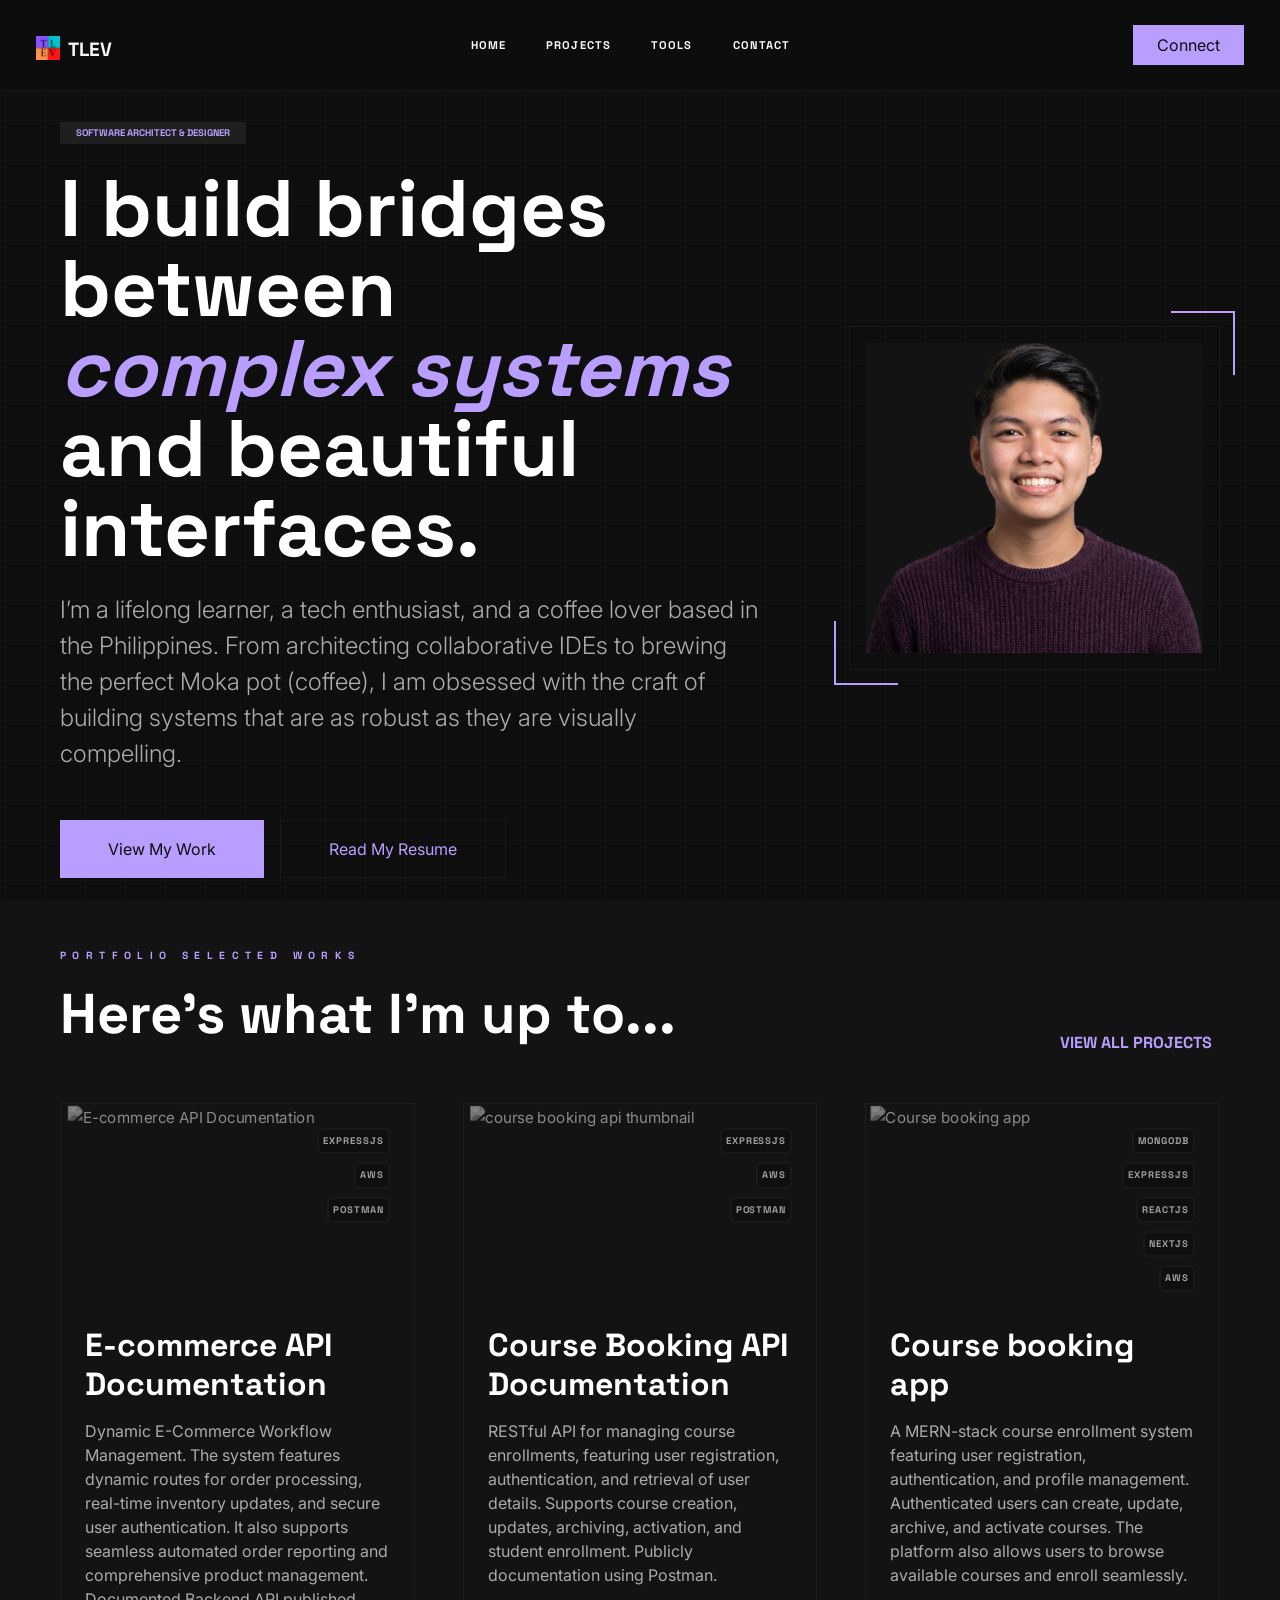
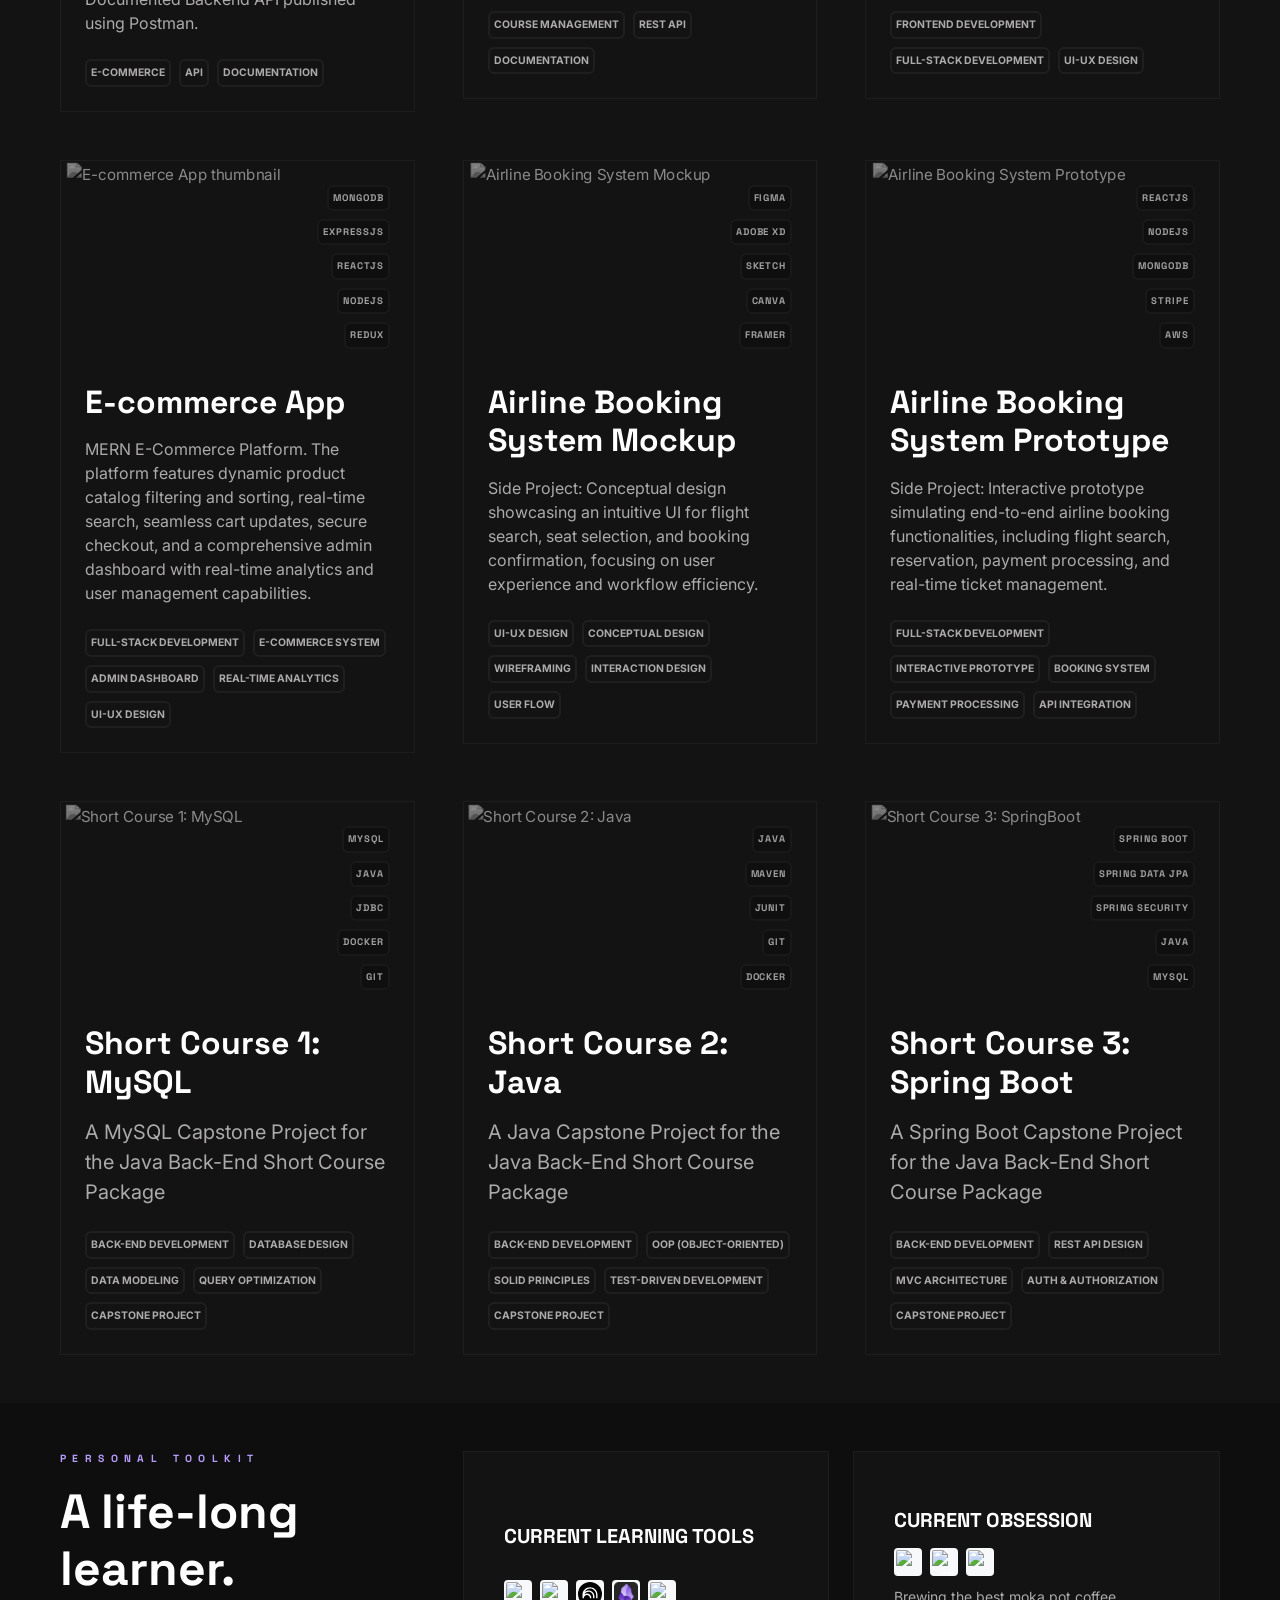
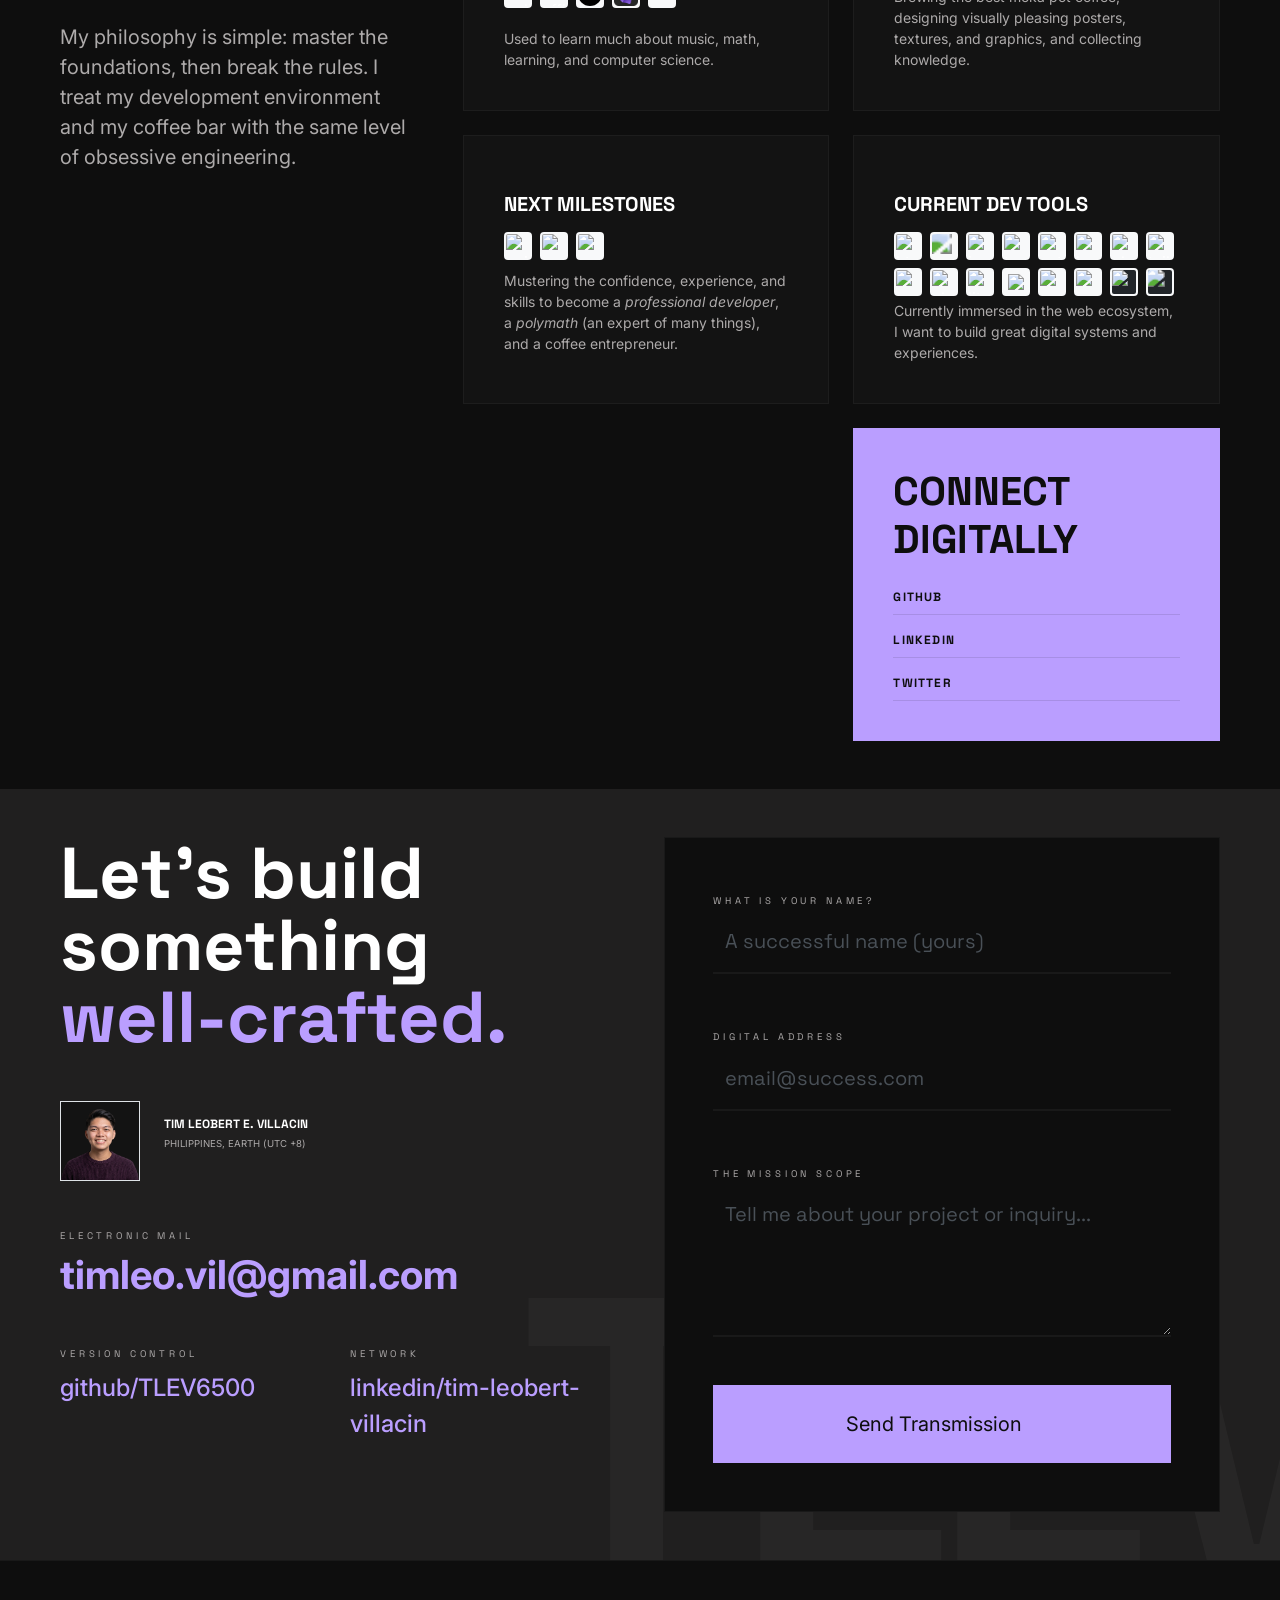
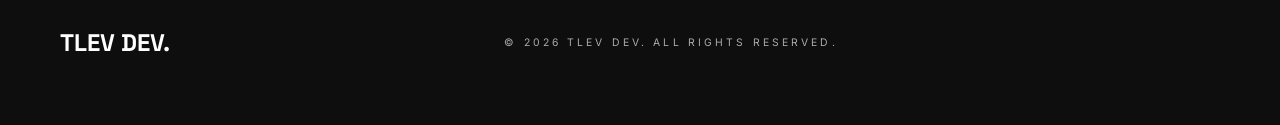
==== commit 5217abbe: "Updated profile pic, nav styling, and project card content" ====
--- a/index.html
+++ b/index.html
@@ -18,7 +18,9 @@
     </head>
     <body>
         <!-- Navbar -->
-        <nav class="navbar navbar-expand-md navbar-brutal fixed-top px-4 py-3">
+        <nav
+            class="navbar navbar-expand-md navbar-brutal navbar-dark fixed-top px-4 py-3"
+        >
             <div class="container-fluid">
                 <a
                     class="navbar-brand text-white font-display fw-bold tracking-tighter fs-2"
@@ -38,26 +40,38 @@
                     <span class="navbar-toggler-icon"></span>
                 </button>
                 <div
-                    class="collapse navbar-collapse justify-content-center"
+                    class="navbar-collapse justify-content-center collapse"
                     id="navbarNav"
                 >
                     <ul class="navbar-nav gap-lg-4">
-                        <li class="nav-item">
+                        <li class="nav-item position-relative">
+                            <div
+                                class="hover-bg position-absolute top-0 h-100"
+                            ></div>
                             <a class="nav-link nav-link-brutal" href="#landing"
                                 >Home</a
                             >
                         </li>
-                        <li class="nav-item">
+                        <li class="nav-item position-relative">
+                            <div
+                                class="hover-bg position-absolute top-0 h-100"
+                            ></div>
                             <a class="nav-link nav-link-brutal" href="#projects"
                                 >Projects</a
                             >
                         </li>
-                        <li class="nav-item">
+                        <li class="nav-item position-relative">
+                            <div
+                                class="hover-bg position-absolute top-0 h-100"
+                            ></div>
                             <a class="nav-link nav-link-brutal" href="#tools"
                                 >Tools</a
                             >
                         </li>
-                        <li class="nav-item">
+                        <li class="nav-item position-relative">
+                            <div
+                                class="hover-bg position-absolute top-0 h-100"
+                            ></div>
                             <a class="nav-link nav-link-brutal" href="#contact"
                                 >Contact</a
                             >
@@ -114,11 +128,12 @@
                                 >
                                     View My Work
                                 </button>
-                                <button
+                                <a
+                                    href="https://drive.google.com/file/d/1X1G1xQUcT-ikCAyDkMOOE_7GjUPdO0TK/view?usp=sharing"
                                     class="btn btn-outline-brutal rounded-0 px-5 py-3 fs-6"
                                 >
                                     Read My Resume
-                                </button>
+                                </a>
                             </div>
                         </div>
                         <div class="col-lg-4 d-flex justify-content-center">
@@ -127,7 +142,7 @@
                                 <div class="portrait-corner-bl"></div>
                                 <div class="bg-surface-low overflow-hidden">
                                     <img
-                                        src="./images/profile_pic_temp.png"
+                                        src="./images/profile_pic.png"
                                         alt="Tim Leobert E. Villacin"
                                         class="img-fluid w-100 grayscale brightness-90 contrast-125 transition-all duration-700 hover-color"
                                         referrerpolicy="no-referrer"
@@ -229,7 +244,7 @@
                                         </span>
                                     </details>
                                     <div
-                                        class="extra-tags d-flex gap-4 text-uppercase fw-bold text-on-surface-variant tracking-widest"
+                                        class="extra-tags d-flex gap-2 text-uppercase fw-bold text-on-surface-variant tracking-widest"
                                     >
                                         <span>E-commerce</span>
                                         <span>API</span>
@@ -297,7 +312,7 @@
                                         </span>
                                     </details>
                                     <div
-                                        class="extra-tags d-flex gap-4 text-uppercase fw-bold text-on-surface-variant tracking-widest"
+                                        class="extra-tags d-flex gap-2 text-uppercase fw-bold text-on-surface-variant tracking-widest"
                                     >
                                         <span>Course Management</span>
                                         <span>REST API</span>
@@ -367,7 +382,7 @@
                                         >
                                     </details>
                                     <div
-                                        class="extra-tags d-flex gap-4 text-uppercase fw-bold text-on-surface-variant tracking-widest"
+                                        class="extra-tags d-flex gap-2 text-uppercase fw-bold text-on-surface-variant tracking-widest"
                                     >
                                         <span>Frontend Development</span>
                                         <span>Full-Stack Development</span>
@@ -391,8 +406,15 @@
                                     <div
                                         class="position-absolute top-0 end-0 p-4 d-flex flex-column gap-2 align-items-end"
                                     >
-                                        <span class="tag">TS</span>
-                                        <span class="tag">D3.js</span>
+                                        <span class="tag">MONGODB</span>
+
+                                        <span class="tag">EXPRESSJS</span>
+
+                                        <span class="tag">REACTJS</span>
+
+                                        <span class="tag">NODEJS</span>
+
+                                        <span class="tag">REDUX</span>
                                     </div>
                                 </div>
                                 <div class="p-4">
@@ -433,10 +455,17 @@
                                         >
                                     </details>
                                     <div
-                                        class="extra-tags d-flex gap-4 text-uppercase fw-bold text-on-surface-variant tracking-widest"
-                                    >
-                                        <span>Systems Architecture</span>
-                                        <span>UI/UX Engineering</span>
+                                        class="extra-tags d-flex gap-2 text-uppercase fw-bold text-on-surface-variant tracking-widest"
+                                    >
+                                        <span>FULL-STACK DEVELOPMENT</span>
+
+                                        <span>E-COMMERCE SYSTEM</span>
+
+                                        <span>ADMIN DASHBOARD</span>
+
+                                        <span>REAL-TIME ANALYTICS</span>
+
+                                        <span>UI-UX DESIGN</span>
                                     </div>
                                 </div>
                             </div>
@@ -456,8 +485,11 @@
                                     <div
                                         class="position-absolute top-0 end-0 p-4 d-flex flex-column gap-2 align-items-end"
                                     >
-                                        <span class="tag">...</span>
-                                        <span class="tag">...</span>
+                                        <span class="tag">FIGMA</span>
+                                        <span class="tag">ADOBE XD</span>
+                                        <span class="tag">SKETCH</span>
+                                        <span class="tag">CANVA</span>
+                                        <span class="tag">FRAMER</span>
                                     </div>
                                 </div>
                                 <div class="p-4">
@@ -494,10 +526,13 @@
                                         </span>
                                     </details>
                                     <div
-                                        class="extra-tags d-flex gap-4 text-uppercase fw-bold text-on-surface-variant tracking-widest"
-                                    >
-                                        <span>...</span>
-                                        <span>...</span>
+                                        class="extra-tags d-flex gap-2 text-uppercase fw-bold text-on-surface-variant tracking-widest"
+                                    >
+                                        <span>UI-UX DESIGN</span>
+                                        <span>CONCEPTUAL DESIGN</span>
+                                        <span>WIREFRAMING</span>
+                                        <span>INTERACTION DESIGN</span>
+                                        <span>USER FLOW</span>
                                     </div>
                                 </div>
                             </div>
@@ -517,8 +552,11 @@
                                     <div
                                         class="position-absolute top-0 end-0 p-4 d-flex flex-column gap-2 align-items-end"
                                     >
-                                        <span class="tag">...</span>
-                                        <span class="tag">...</span>
+                                        <span class="tag">REACTJS</span>
+                                        <span class="tag">NODEJS</span>
+                                        <span class="tag">MONGODB</span>
+                                        <span class="tag">STRIPE</span>
+                                        <span class="tag">AWS</span>
                                     </div>
                                 </div>
                                 <div class="p-4">
@@ -557,10 +595,13 @@
                                         >
                                     </details>
                                     <div
-                                        class="extra-tags d-flex gap-4 text-uppercase fw-bold text-on-surface-variant tracking-widest"
-                                    >
-                                        <span>...</span>
-                                        <span>...</span>
+                                        class="extra-tags d-flex gap-2 text-uppercase fw-bold text-on-surface-variant tracking-widest"
+                                    >
+                                        <span>FULL-STACK DEVELOPMENT</span>
+                                        <span>INTERACTIVE PROTOTYPE</span>
+                                        <span>BOOKING SYSTEM</span>
+                                        <span>PAYMENT PROCESSING</span>
+                                        <span>API INTEGRATION</span>
                                     </div>
                                 </div>
                             </div>
@@ -580,8 +621,11 @@
                                     <div
                                         class="position-absolute top-0 end-0 p-4 d-flex flex-column gap-2 align-items-end"
                                     >
-                                        <span class="tag">...</span>
-                                        <span class="tag">...</span>
+                                        <span class="tag">MYSQL</span>
+                                        <span class="tag">JAVA</span>
+                                        <span class="tag">JDBC</span>
+                                        <span class="tag">DOCKER</span>
+                                        <span class="tag">GIT</span>
                                     </div>
                                 </div>
                                 <div class="p-4">
@@ -601,10 +645,17 @@
                                         Back-End Short Course Package
                                     </p>
                                     <div
-                                        class="extra-tags d-flex gap-4 text-uppercase fw-bold text-on-surface-variant tracking-widest"
-                                    >
-                                        <span>...</span>
-                                        <span>...</span>
+                                        class="extra-tags d-flex gap-2 text-uppercase fw-bold text-on-surface-variant tracking-widest"
+                                    >
+                                        <span>BACK-END DEVELOPMENT</span>
+
+                                        <span>DATABASE DESIGN</span>
+
+                                        <span>DATA MODELING</span>
+
+                                        <span>QUERY OPTIMIZATION</span>
+
+                                        <span>CAPSTONE PROJECT</span>
                                     </div>
                                 </div>
                             </div>
@@ -624,8 +675,15 @@
                                     <div
                                         class="position-absolute top-0 end-0 p-4 d-flex flex-column gap-2 align-items-end"
                                     >
-                                        <span class="tag">...</span>
-                                        <span class="tag">...</span>
+                                        <span class="tag">JAVA</span>
+
+                                        <span class="tag">MAVEN</span>
+
+                                        <span class="tag">JUNIT</span>
+
+                                        <span class="tag">GIT</span>
+
+                                        <span class="tag">DOCKER</span>
                                     </div>
                                 </div>
                                 <div class="p-4">
@@ -645,10 +703,17 @@
                                         Back-End Short Course Package
                                     </p>
                                     <div
-                                        class="extra-tags d-flex gap-4 text-uppercase fw-bold text-on-surface-variant tracking-widest"
-                                    >
-                                        <span>...</span>
-                                        <span>...</span>
+                                        class="extra-tags d-flex gap-2 text-uppercase fw-bold text-on-surface-variant tracking-widest"
+                                    >
+                                        <span>BACK-END DEVELOPMENT</span>
+
+                                        <span>OOP (OBJECT-ORIENTED)</span>
+
+                                        <span>SOLID PRINCIPLES</span>
+
+                                        <span>TEST-DRIVEN DEVELOPMENT</span>
+
+                                        <span>CAPSTONE PROJECT</span>
                                     </div>
                                 </div>
                             </div>
@@ -668,8 +733,15 @@
                                     <div
                                         class="position-absolute top-0 end-0 p-4 d-flex flex-column gap-2 align-items-end"
                                     >
-                                        <span class="tag">...</span>
-                                        <span class="tag">...</span>
+                                        <span class="tag">SPRING BOOT</span>
+
+                                        <span class="tag">SPRING DATA JPA</span>
+
+                                        <span class="tag">SPRING SECURITY</span>
+
+                                        <span class="tag">JAVA</span>
+
+                                        <span class="tag">MYSQL</span>
                                     </div>
                                 </div>
                                 <div class="p-4">
@@ -689,10 +761,17 @@
                                         Java Back-End Short Course Package
                                     </p>
                                     <div
-                                        class="extra-tags d-flex gap-4 text-uppercase fw-bold text-on-surface-variant tracking-widest"
-                                    >
-                                        <span>...</span>
-                                        <span>...</span>
+                                        class="extra-tags d-flex gap-2 text-uppercase fw-bold text-on-surface-variant tracking-widest"
+                                    >
+                                        <span>BACK-END DEVELOPMENT</span>
+
+                                        <span>REST API DESIGN</span>
+
+                                        <span>MVC ARCHITECTURE</span>
+
+                                        <span>AUTH & AUTHORIZATION</span>
+
+                                        <span>CAPSTONE PROJECT</span>
                                     </div>
                                 </div>
                             </div>
@@ -1082,12 +1161,12 @@
 
                             <div class="d-flex align-items-center gap-4 mb-5">
                                 <div
-                                    class="square-80px bg-surface-low border border-outline-variant overflow-hidden"
+                                    class="position-relative square-80px bg-surface-low border border-outline-variant overflow-hidden"
                                 >
                                     <img
-                                        src="./images/profile_pic_temp.png"
+                                        src="./images/profile_pic.png"
                                         alt="Tim Profile"
-                                        class="img-fluid w-100 grayscale"
+                                        class="position-absolute bottom-0 img-fluid w-100 grayscale object-fit-cover"
                                         referrerpolicy="no-referrer"
                                     />
                                 </div>
@@ -1153,7 +1232,7 @@
                                         <input
                                             type="text"
                                             class="form-control form-control-brutal"
-                                            placeholder="Identity name"
+                                            placeholder="A successful name (yours)"
                                         />
                                     </div>
                                     <div class="mb-5">
@@ -1163,7 +1242,7 @@
                                         <input
                                             type="email"
                                             class="form-control form-control-brutal"
-                                            placeholder="email@domain.com"
+                                            placeholder="email@success.com"
                                         />
                                     </div>
                                     <div class="mb-5">
--- a/index.css
+++ b/index.css
@@ -110,17 +110,14 @@
 }
 
 .nav-link-brutal {
+    position: relative; /* Required for z-index to work */
+    z-index: 1; /* Ensures the text stays on top of the background */
     font-family: var(--font-display);
     font-weight: 700;
     text-transform: uppercase;
     letter-spacing: 0.1em;
     font-size: 0.7rem;
-    color: var(--on-surface-variant) !important;
-    transition: color 0.3s ease;
-}
-
-.nav-link-brutal:hover {
-    color: var(--primary) !important;
+    color: var(--bs-light) !important;
 }
 
 .project-card {
@@ -157,7 +154,7 @@
 }
 
 .tag {
-    padding: 0.25rem 0.75rem;
+    padding: 4px;
     background-color: rgba(14, 14, 14, 0.9);
     backdrop-filter: blur(10px);
     font-size: 0.6rem;
@@ -165,7 +162,8 @@
     font-weight: 700;
     text-transform: uppercase;
     letter-spacing: 0.1em;
-    border: 1px solid var(--outline-variant);
+    border: 2px solid var(--surface-high);
+    border-radius: 6px;
     opacity: 0.6;
 }
 
@@ -397,6 +395,12 @@
     font-size: 0.65rem;
     display: flex;
     flex-wrap: wrap;
+
+    & > span {
+        padding: 4px;
+        border: 2px solid var(--surface-high);
+        border-radius: 6px;
+    }
 }
 
 .project-card details {
@@ -405,6 +409,52 @@
 
 .description-large {
     font-size: 16px !important;
+}
+
+.max-w-700 {
+    max-width: 700px;
+}
+
+.max-w-400 {
+    max-width: 400px;
+}
+
+.square-80px {
+    width: 80px;
+    height: 80px;
+}
+
+.text-60crem {
+    font-size: 0.6rem;
+}
+
+.text-65crem {
+    font-size: 0.65rem;
+}
+
+.text-75crem {
+    font-size: 0.75rem;
+}
+
+.ls-40crem {
+    letter-spacing: 0.4rem;
+}
+
+.ls-30cem {
+    letter-spacing: 0.3em;
+}
+
+.hover-bg {
+    left: -20%;
+    width: 140%;
+    z-index: 0; /* Sits underneath the link text */
+    transition: opacity 0.3s ease-out;
+    opacity: 0;
+    background-color: var(--primary-dim);
+}
+
+.nav-item:hover .hover-bg {
+    opacity: 1;
 }
 
 @media screen and (max-width: 992px) {
@@ -413,6 +463,7 @@
     }
 
     .project-card details {
+        display: block;
         font-size: 16px !important;
     }
 
